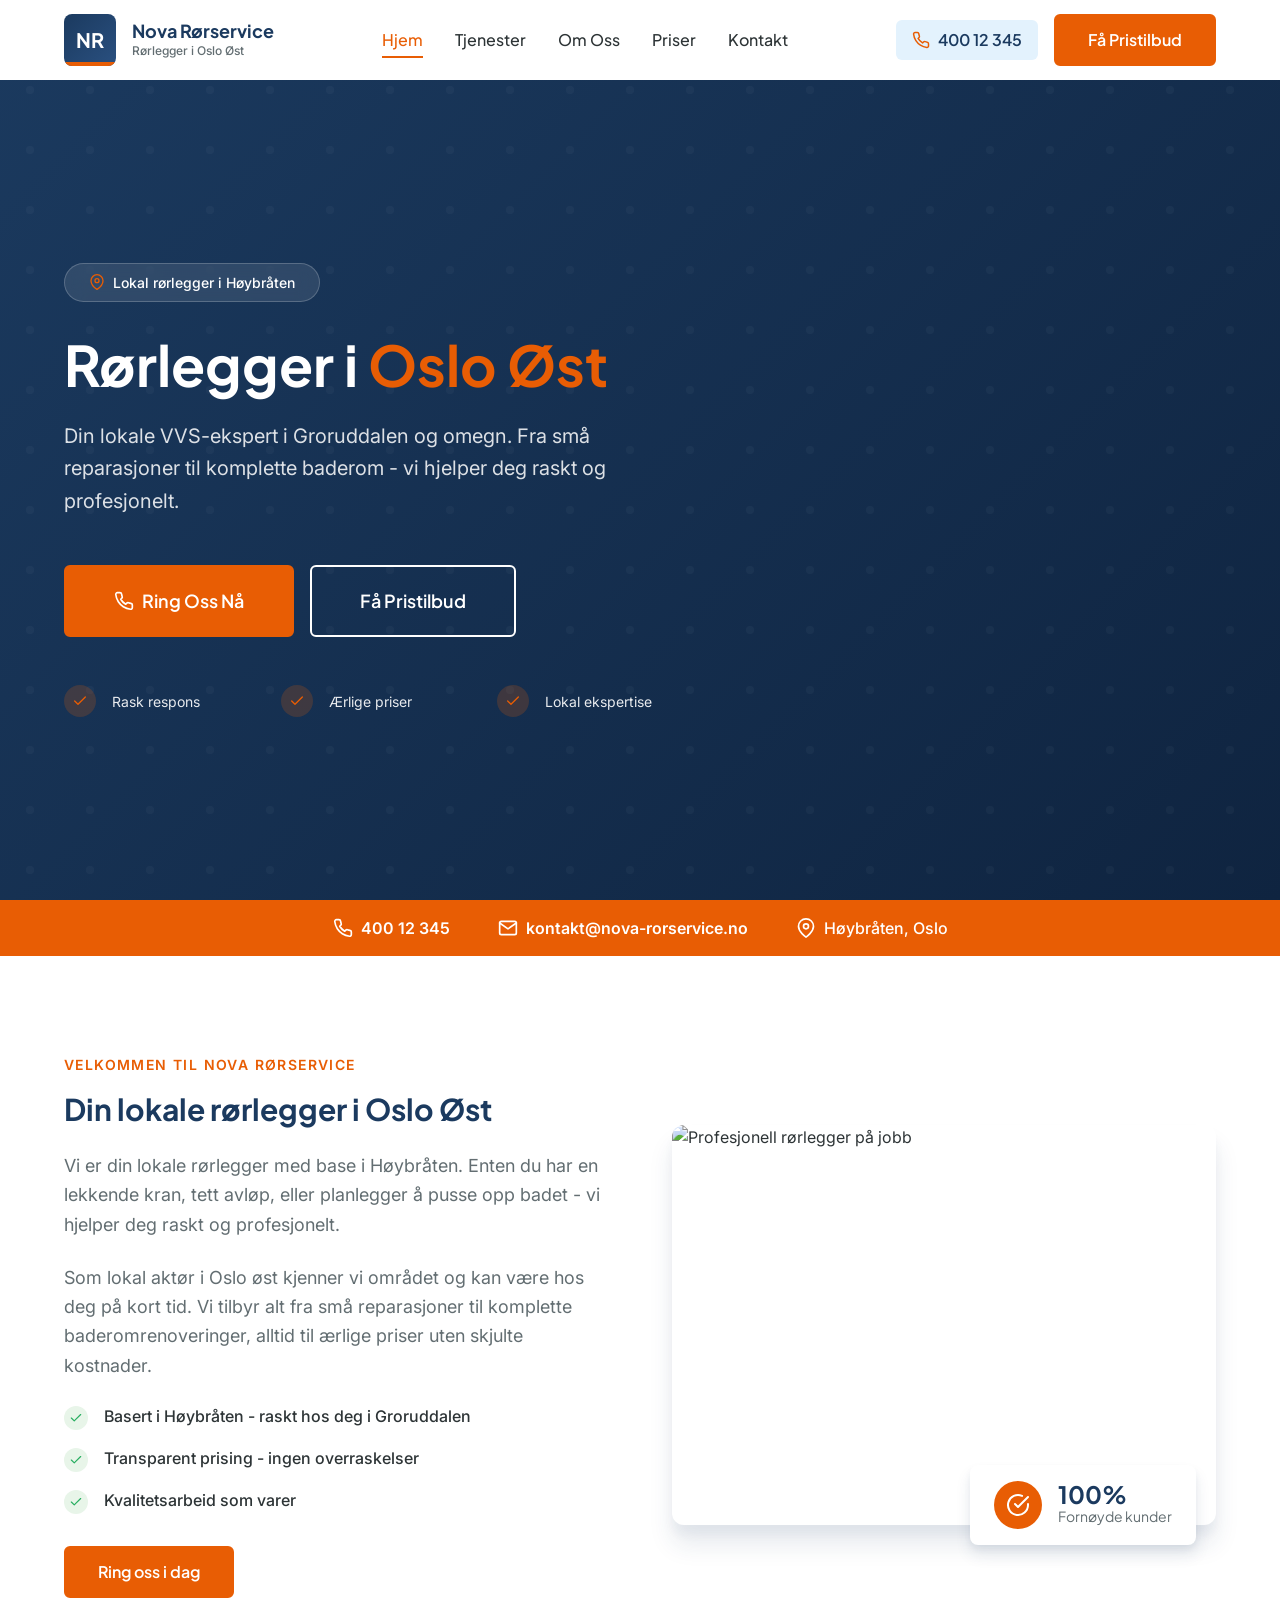
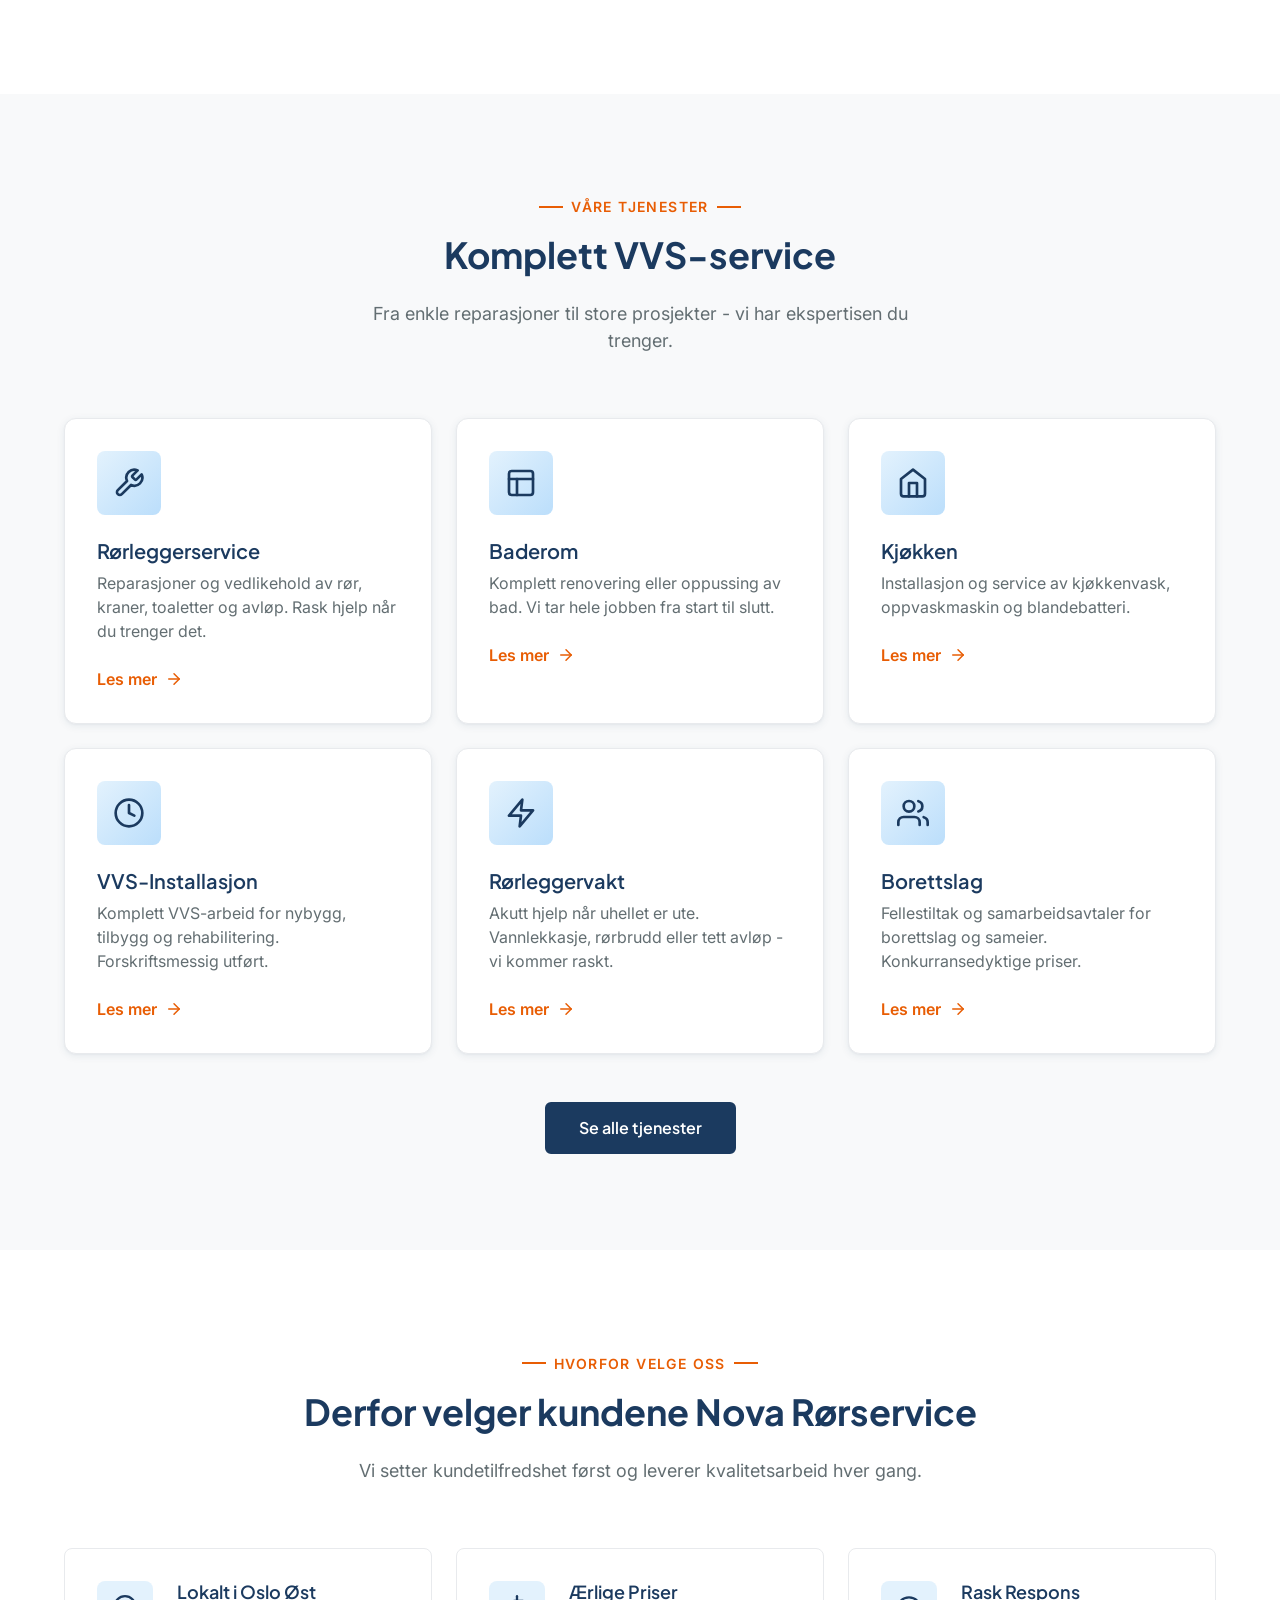
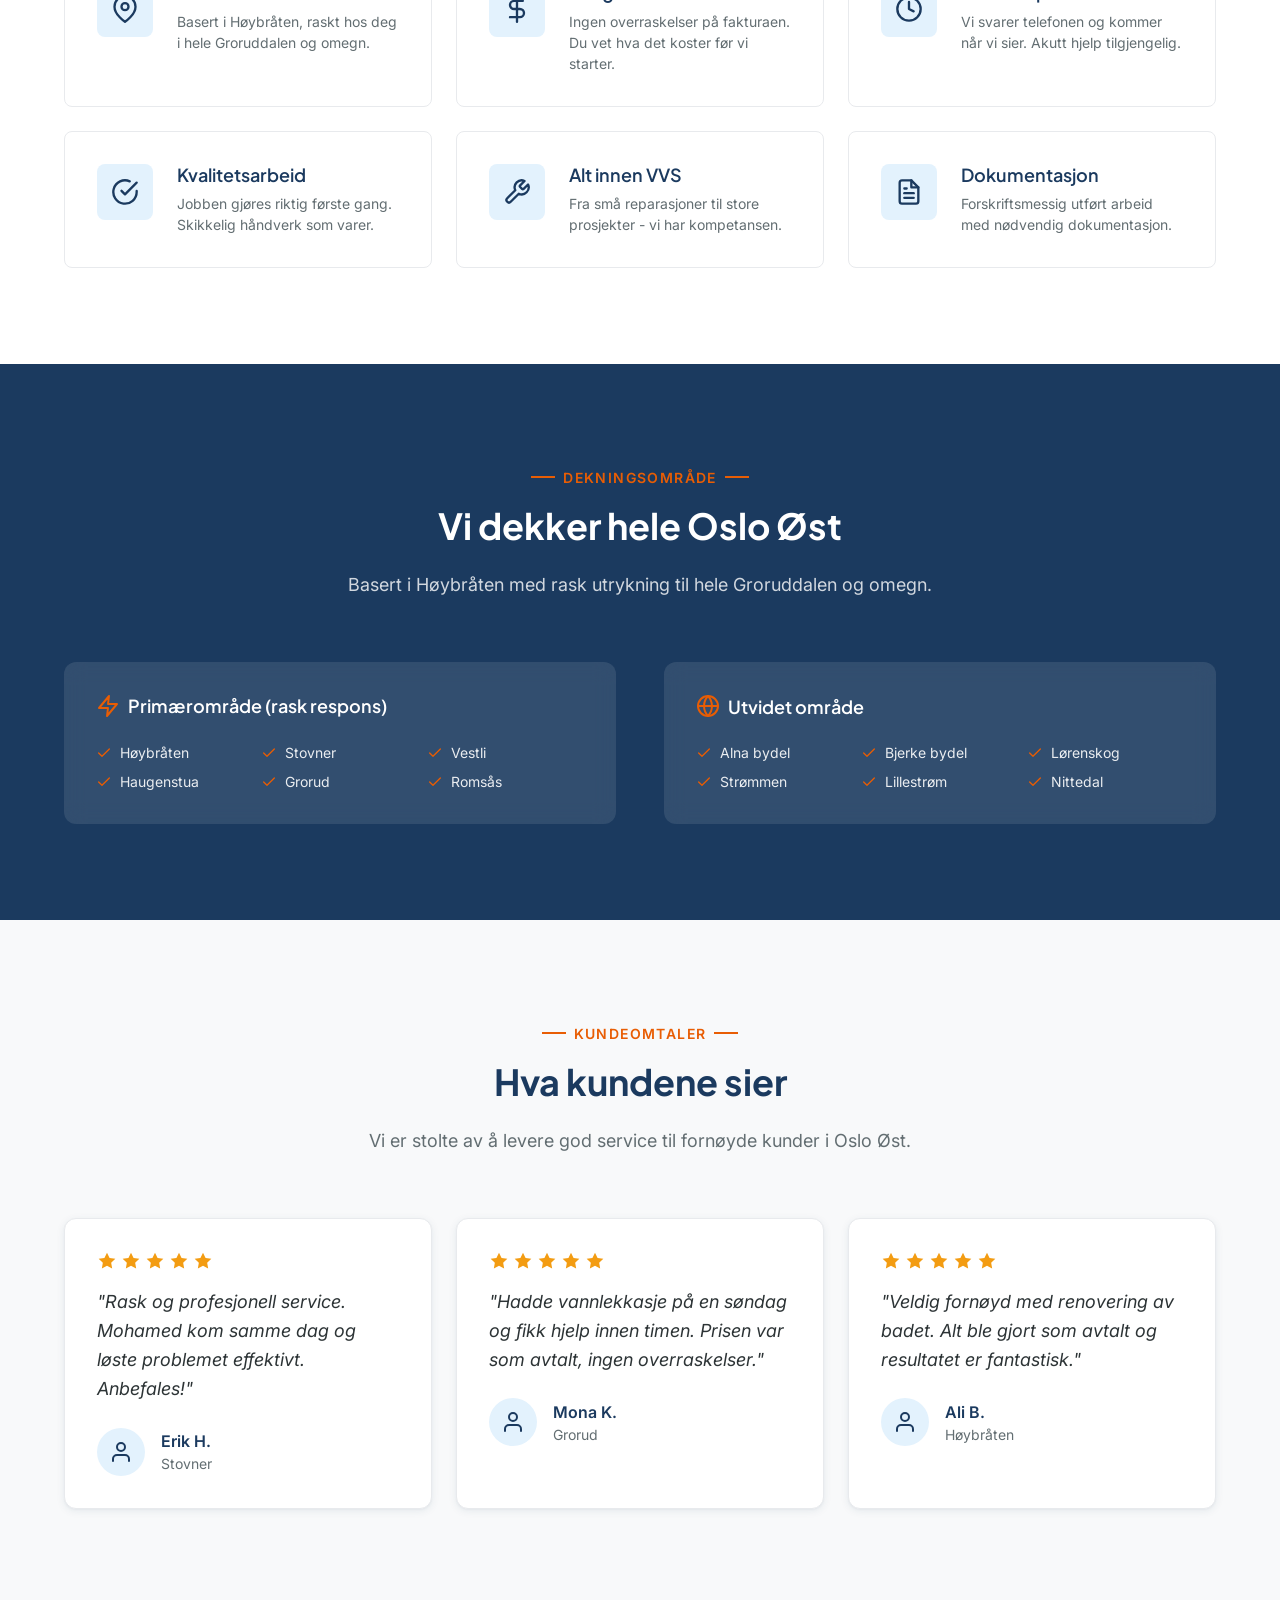
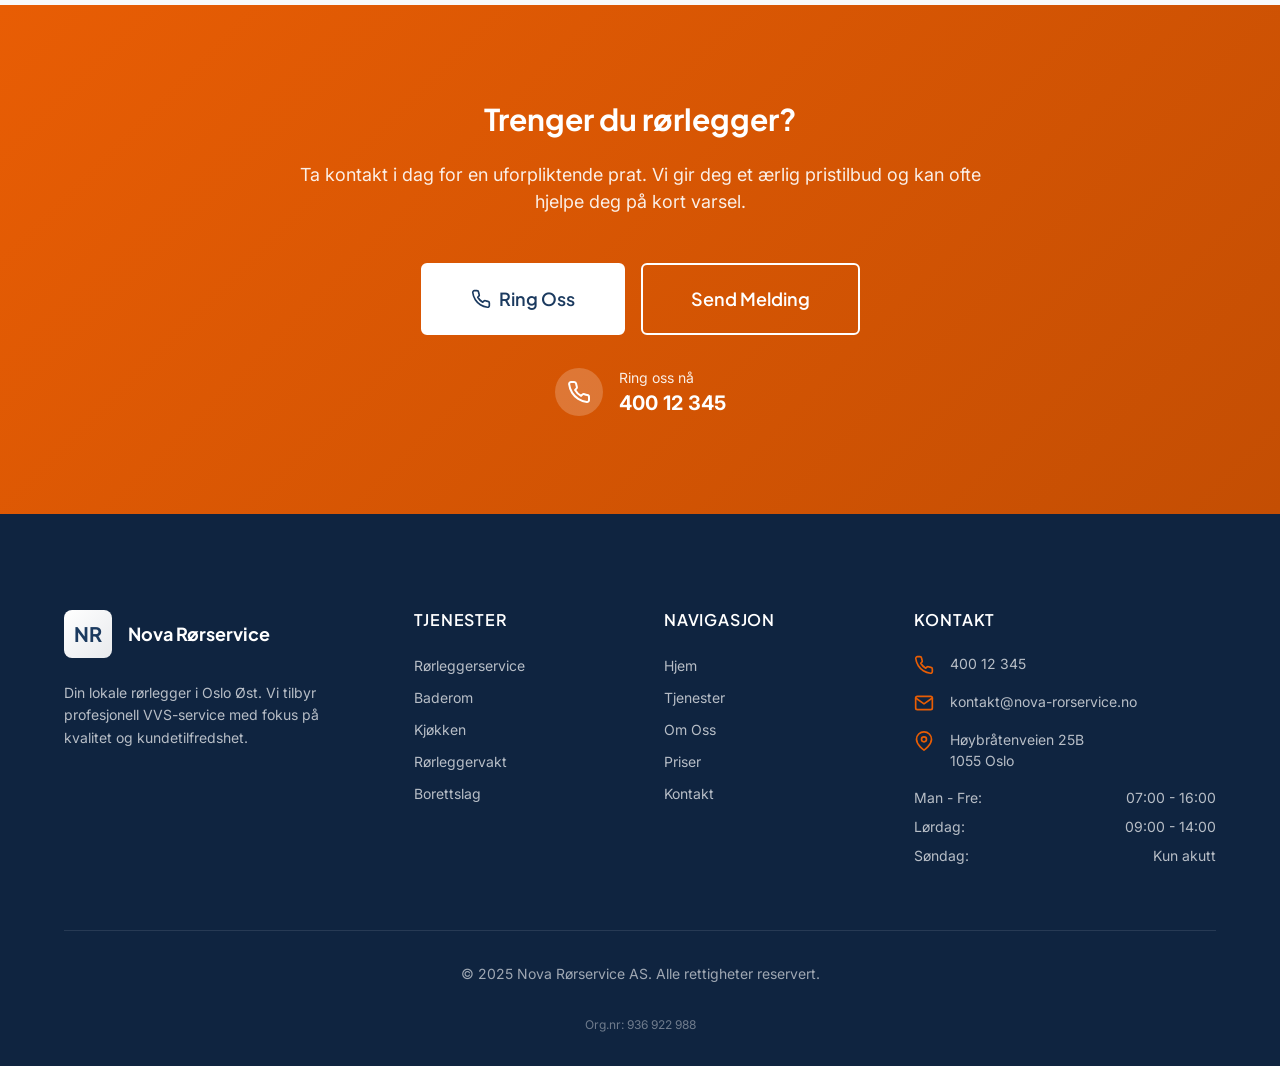
==== index.html @ deb70b6f "Initial commit" ====
<!DOCTYPE html>
<html lang="nb-NO">
<head>
    <meta charset="UTF-8">
    <meta name="viewport" content="width=device-width, initial-scale=1.0">
    <meta http-equiv="X-UA-Compatible" content="IE=edge">

    <!-- SEO Meta Tags -->
    <title>Rørlegger Oslo Øst | Nova Rørservice AS - Høybråten</title>
    <meta name="description" content="Lokal rørlegger i Høybråten, Oslo. Rask service, ærlige priser. Reparasjoner, baderom, akutt hjelp. Ring oss i dag!">
    <meta name="keywords" content="rørlegger oslo øst, rørlegger høybråten, rørlegger stovner, VVS oslo, rørleggervakt oslo, baderom renovering">
    <meta name="author" content="Nova Rørservice AS">
    <meta name="robots" content="index, follow">

    <!-- Open Graph -->
    <meta property="og:title" content="Rørlegger Oslo Øst | Nova Rørservice AS">
    <meta property="og:description" content="Din lokale rørlegger i Høybråten. Rask service, ærlige priser, profesjonelt arbeid.">
    <meta property="og:type" content="website">
    <meta property="og:url" content="https://nova-rorservice.no">
    <meta property="og:locale" content="nb_NO">

    <!-- Favicon -->
    <link rel="icon" type="image/svg+xml" href="data:image/svg+xml,%3Csvg xmlns='http://www.w3.org/2000/svg' viewBox='0 0 100 100'%3E%3Crect fill='%231B3A5F' width='100' height='100' rx='20'/%3E%3Ctext x='50' y='65' font-family='Arial' font-size='40' font-weight='bold' fill='white' text-anchor='middle'%3ENR%3C/text%3E%3Crect fill='%23E85D04' y='85' width='100' height='15' rx='0'/%3E%3C/svg%3E">

    <!-- Google Fonts -->
    <link rel="preconnect" href="https://fonts.googleapis.com">
    <link rel="preconnect" href="https://fonts.gstatic.com" crossorigin>
    <link href="https://fonts.googleapis.com/css2?family=Inter:wght@400;500;600;700&family=Plus+Jakarta+Sans:wght@500;600;700;800&display=swap" rel="stylesheet">

    <!-- Stylesheets -->
    <link rel="stylesheet" href="css/style.css">

    <!-- Schema.org Structured Data -->
    <script type="application/ld+json">
    {
        "@context": "https://schema.org",
        "@type": "Plumber",
        "name": "Nova Rørservice AS",
        "description": "Lokal rørlegger i Oslo øst med base i Høybråten. VVS-service, baderom, akutt hjelp.",
        "@id": "https://nova-rorservice.no",
        "url": "https://nova-rorservice.no",
        "telephone": "+4740012345",
        "email": "kontakt@nova-rorservice.no",
        "address": {
            "@type": "PostalAddress",
            "streetAddress": "Høybråtenveien 25B",
            "addressLocality": "Oslo",
            "postalCode": "1055",
            "addressCountry": "NO"
        },
        "geo": {
            "@type": "GeoCoordinates",
            "latitude": 59.9526,
            "longitude": 10.9054
        },
        "areaServed": ["Høybråten", "Stovner", "Grorud", "Alna", "Bjerke", "Oslo Øst", "Lørenskog"],
        "priceRange": "$$",
        "openingHoursSpecification": [
            {
                "@type": "OpeningHoursSpecification",
                "dayOfWeek": ["Monday", "Tuesday", "Wednesday", "Thursday", "Friday"],
                "opens": "07:00",
                "closes": "16:00"
            },
            {
                "@type": "OpeningHoursSpecification",
                "dayOfWeek": "Saturday",
                "opens": "09:00",
                "closes": "14:00"
            }
        ]
    }
    </script>
</head>
<body>
    <!-- Header -->
    <header class="header" id="header">
        <div class="header__inner">
            <!-- Logo -->
            <a href="index.html" class="header__logo">
                <div class="header__logo-icon">NR</div>
                <div class="header__logo-text">
                    <span class="header__logo-name">Nova Rørservice</span>
                    <span class="header__logo-tagline">Rørlegger i Oslo Øst</span>
                </div>
            </a>

            <!-- Desktop Navigation -->
            <nav class="nav">
                <ul class="nav__list">
                    <li><a href="index.html" class="nav__link nav__link--active">Hjem</a></li>
                    <li><a href="tjenester.html" class="nav__link">Tjenester</a></li>
                    <li><a href="om-oss.html" class="nav__link">Om Oss</a></li>
                    <li><a href="priser.html" class="nav__link">Priser</a></li>
                    <li><a href="kontakt.html" class="nav__link">Kontakt</a></li>
                </ul>
            </nav>

            <!-- Header Actions -->
            <div class="header__actions">
                <a href="tel:+4740012345" class="header__phone">
                    <svg class="header__phone-icon" xmlns="http://www.w3.org/2000/svg" viewBox="0 0 24 24" fill="none" stroke="currentColor" stroke-width="2" stroke-linecap="round" stroke-linejoin="round">
                        <path d="M22 16.92v3a2 2 0 0 1-2.18 2 19.79 19.79 0 0 1-8.63-3.07 19.5 19.5 0 0 1-6-6 19.79 19.79 0 0 1-3.07-8.67A2 2 0 0 1 4.11 2h3a2 2 0 0 1 2 1.72 12.84 12.84 0 0 0 .7 2.81 2 2 0 0 1-.45 2.11L8.09 9.91a16 16 0 0 0 6 6l1.27-1.27a2 2 0 0 1 2.11-.45 12.84 12.84 0 0 0 2.81.7A2 2 0 0 1 22 16.92z"></path>
                    </svg>
                    <span>400 12 345</span>
                </a>
                <a href="kontakt.html" class="btn btn--primary header__cta">Få Pristilbud</a>

                <!-- Mobile Menu Button -->
                <button class="mobile-menu-btn" id="mobile-menu-btn" aria-label="Åpne meny">
                    <span class="hamburger">
                        <span class="hamburger__line"></span>
                        <span class="hamburger__line"></span>
                        <span class="hamburger__line"></span>
                    </span>
                </button>
            </div>
        </div>

        <!-- Mobile Navigation -->
        <nav class="mobile-nav" id="mobile-nav">
            <ul class="mobile-nav__list">
                <li><a href="index.html" class="mobile-nav__link mobile-nav__link--active">Hjem</a></li>
                <li><a href="tjenester.html" class="mobile-nav__link">Tjenester</a></li>
                <li><a href="om-oss.html" class="mobile-nav__link">Om Oss</a></li>
                <li><a href="priser.html" class="mobile-nav__link">Priser</a></li>
                <li><a href="kontakt.html" class="mobile-nav__link">Kontakt</a></li>
            </ul>
            <a href="tel:+4740012345" class="mobile-nav__phone">
                <svg xmlns="http://www.w3.org/2000/svg" viewBox="0 0 24 24" fill="none" stroke="currentColor" stroke-width="2" stroke-linecap="round" stroke-linejoin="round">
                    <path d="M22 16.92v3a2 2 0 0 1-2.18 2 19.79 19.79 0 0 1-8.63-3.07 19.5 19.5 0 0 1-6-6 19.79 19.79 0 0 1-3.07-8.67A2 2 0 0 1 4.11 2h3a2 2 0 0 1 2 1.72 12.84 12.84 0 0 0 .7 2.81 2 2 0 0 1-.45 2.11L8.09 9.91a16 16 0 0 0 6 6l1.27-1.27a2 2 0 0 1 2.11-.45 12.84 12.84 0 0 0 2.81.7A2 2 0 0 1 22 16.92z"></path>
                </svg>
                400 12 345
            </a>
            <a href="kontakt.html" class="btn btn--primary btn--lg mobile-nav__cta">Få Pristilbud</a>
        </nav>
    </header>

    <main>
        <!-- Hero Section -->
        <section class="hero">
            <div class="hero__container">
                <div class="hero__content">
                    <div class="hero__badge">
                        <svg class="hero__badge-icon" xmlns="http://www.w3.org/2000/svg" viewBox="0 0 24 24" fill="none" stroke="currentColor" stroke-width="2" stroke-linecap="round" stroke-linejoin="round">
                            <path d="M21 10c0 7-9 13-9 13s-9-6-9-13a9 9 0 0 1 18 0z"></path>
                            <circle cx="12" cy="10" r="3"></circle>
                        </svg>
                        Lokal rørlegger i Høybråten
                    </div>

                    <h1 class="hero__title">
                        Rørlegger i <span class="hero__title-highlight">Oslo Øst</span>
                    </h1>

                    <p class="hero__subtitle">
                        Din lokale VVS-ekspert i Groruddalen og omegn. Fra små reparasjoner til komplette baderom - vi hjelper deg raskt og profesjonelt.
                    </p>

                    <div class="hero__actions">
                        <a href="tel:+4740012345" class="btn btn--primary btn--lg">
                            <svg class="btn__icon" xmlns="http://www.w3.org/2000/svg" viewBox="0 0 24 24" fill="none" stroke="currentColor" stroke-width="2" stroke-linecap="round" stroke-linejoin="round">
                                <path d="M22 16.92v3a2 2 0 0 1-2.18 2 19.79 19.79 0 0 1-8.63-3.07 19.5 19.5 0 0 1-6-6 19.79 19.79 0 0 1-3.07-8.67A2 2 0 0 1 4.11 2h3a2 2 0 0 1 2 1.72 12.84 12.84 0 0 0 .7 2.81 2 2 0 0 1-.45 2.11L8.09 9.91a16 16 0 0 0 6 6l1.27-1.27a2 2 0 0 1 2.11-.45 12.84 12.84 0 0 0 2.81.7A2 2 0 0 1 22 16.92z"></path>
                            </svg>
                            Ring Oss Nå
                        </a>
                        <a href="kontakt.html" class="btn btn--outline-white btn--lg">Få Pristilbud</a>
                    </div>

                    <div class="hero__features">
                        <div class="hero__feature">
                            <span class="hero__feature-icon">
                                <svg xmlns="http://www.w3.org/2000/svg" viewBox="0 0 24 24" fill="none" stroke="currentColor" stroke-width="2" stroke-linecap="round" stroke-linejoin="round">
                                    <polyline points="20 6 9 17 4 12"></polyline>
                                </svg>
                            </span>
                            <span>Rask respons</span>
                        </div>
                        <div class="hero__feature">
                            <span class="hero__feature-icon">
                                <svg xmlns="http://www.w3.org/2000/svg" viewBox="0 0 24 24" fill="none" stroke="currentColor" stroke-width="2" stroke-linecap="round" stroke-linejoin="round">
                                    <polyline points="20 6 9 17 4 12"></polyline>
                                </svg>
                            </span>
                            <span>Ærlige priser</span>
                        </div>
                        <div class="hero__feature">
                            <span class="hero__feature-icon">
                                <svg xmlns="http://www.w3.org/2000/svg" viewBox="0 0 24 24" fill="none" stroke="currentColor" stroke-width="2" stroke-linecap="round" stroke-linejoin="round">
                                    <polyline points="20 6 9 17 4 12"></polyline>
                                </svg>
                            </span>
                            <span>Lokal ekspertise</span>
                        </div>
                    </div>
                </div>
            </div>
        </section>

        <!-- Quick Contact Bar -->
        <section class="quick-contact">
            <div class="container">
                <div class="quick-contact__inner">
                    <div class="quick-contact__item">
                        <svg class="quick-contact__icon" xmlns="http://www.w3.org/2000/svg" viewBox="0 0 24 24" fill="none" stroke="currentColor" stroke-width="2" stroke-linecap="round" stroke-linejoin="round">
                            <path d="M22 16.92v3a2 2 0 0 1-2.18 2 19.79 19.79 0 0 1-8.63-3.07 19.5 19.5 0 0 1-6-6 19.79 19.79 0 0 1-3.07-8.67A2 2 0 0 1 4.11 2h3a2 2 0 0 1 2 1.72 12.84 12.84 0 0 0 .7 2.81 2 2 0 0 1-.45 2.11L8.09 9.91a16 16 0 0 0 6 6l1.27-1.27a2 2 0 0 1 2.11-.45 12.84 12.84 0 0 0 2.81.7A2 2 0 0 1 22 16.92z"></path>
                        </svg>
                        <a href="tel:+4740012345" class="quick-contact__link">400 12 345</a>
                    </div>
                    <div class="quick-contact__item">
                        <svg class="quick-contact__icon" xmlns="http://www.w3.org/2000/svg" viewBox="0 0 24 24" fill="none" stroke="currentColor" stroke-width="2" stroke-linecap="round" stroke-linejoin="round">
                            <path d="M4 4h16c1.1 0 2 .9 2 2v12c0 1.1-.9 2-2 2H4c-1.1 0-2-.9-2-2V6c0-1.1.9-2 2-2z"></path>
                            <polyline points="22,6 12,13 2,6"></polyline>
                        </svg>
                        <a href="mailto:kontakt@nova-rorservice.no" class="quick-contact__link">kontakt@nova-rorservice.no</a>
                    </div>
                    <div class="quick-contact__item">
                        <svg class="quick-contact__icon" xmlns="http://www.w3.org/2000/svg" viewBox="0 0 24 24" fill="none" stroke="currentColor" stroke-width="2" stroke-linecap="round" stroke-linejoin="round">
                            <path d="M21 10c0 7-9 13-9 13s-9-6-9-13a9 9 0 0 1 18 0z"></path>
                            <circle cx="12" cy="10" r="3"></circle>
                        </svg>
                        <span>Høybråten, Oslo</span>
                    </div>
                </div>
            </div>
        </section>

        <!-- Introduction Section -->
        <section class="intro section">
            <div class="container">
                <div class="intro__grid">
                    <div class="intro__content">
                        <span class="intro__label">Velkommen til Nova Rørservice</span>
                        <h2 class="intro__title">Din lokale rørlegger i Oslo Øst</h2>
                        <p class="intro__text">
                            Vi er din lokale rørlegger med base i Høybråten. Enten du har en lekkende kran, tett avløp, eller planlegger å pusse opp badet - vi hjelper deg raskt og profesjonelt.
                        </p>
                        <p class="intro__text">
                            Som lokal aktør i Oslo øst kjenner vi området og kan være hos deg på kort tid. Vi tilbyr alt fra små reparasjoner til komplette baderomrenoveringer, alltid til ærlige priser uten skjulte kostnader.
                        </p>
                        <ul class="intro__list">
                            <li class="intro__list-item">
                                <span class="intro__list-icon">
                                    <svg xmlns="http://www.w3.org/2000/svg" viewBox="0 0 24 24" fill="none" stroke="currentColor" stroke-width="2" stroke-linecap="round" stroke-linejoin="round">
                                        <polyline points="20 6 9 17 4 12"></polyline>
                                    </svg>
                                </span>
                                <span class="intro__list-text">Basert i Høybråten - raskt hos deg i Groruddalen</span>
                            </li>
                            <li class="intro__list-item">
                                <span class="intro__list-icon">
                                    <svg xmlns="http://www.w3.org/2000/svg" viewBox="0 0 24 24" fill="none" stroke="currentColor" stroke-width="2" stroke-linecap="round" stroke-linejoin="round">
                                        <polyline points="20 6 9 17 4 12"></polyline>
                                    </svg>
                                </span>
                                <span class="intro__list-text">Transparent prising - ingen overraskelser</span>
                            </li>
                            <li class="intro__list-item">
                                <span class="intro__list-icon">
                                    <svg xmlns="http://www.w3.org/2000/svg" viewBox="0 0 24 24" fill="none" stroke="currentColor" stroke-width="2" stroke-linecap="round" stroke-linejoin="round">
                                        <polyline points="20 6 9 17 4 12"></polyline>
                                    </svg>
                                </span>
                                <span class="intro__list-text">Kvalitetsarbeid som varer</span>
                            </li>
                        </ul>
                        <a href="kontakt.html" class="btn btn--primary">Ring oss i dag</a>
                    </div>
                    <div class="intro__image-wrapper">
                        <div class="intro__image">
                            <img src="https://images.unsplash.com/photo-1585704032915-c3400ca199e7?w=600&h=400&fit=crop&auto=format" alt="Profesjonell rørlegger på jobb" loading="lazy">
                        </div>
                        <div class="intro__badge">
                            <div class="intro__badge-icon">
                                <svg xmlns="http://www.w3.org/2000/svg" viewBox="0 0 24 24" fill="none" stroke="currentColor" stroke-width="2" stroke-linecap="round" stroke-linejoin="round">
                                    <path d="M22 11.08V12a10 10 0 1 1-5.93-9.14"></path>
                                    <polyline points="22 4 12 14.01 9 11.01"></polyline>
                                </svg>
                            </div>
                            <div class="intro__badge-text">
                                <span class="intro__badge-number">100%</span>
                                <span class="intro__badge-label">Fornøyde kunder</span>
                            </div>
                        </div>
                    </div>
                </div>
            </div>
        </section>

        <!-- Services Section -->
        <section class="services section bg-light">
            <div class="container">
                <div class="section-header">
                    <span class="section-header__label">Våre Tjenester</span>
                    <h2 class="section-header__title">Komplett VVS-service</h2>
                    <p class="section-header__subtitle">Fra enkle reparasjoner til store prosjekter - vi har ekspertisen du trenger.</p>
                </div>

                <div class="services__grid">
                    <!-- Service Card 1 -->
                    <div class="service-card">
                        <div class="service-card__icon">
                            <svg xmlns="http://www.w3.org/2000/svg" viewBox="0 0 24 24" fill="none" stroke="currentColor" stroke-width="2" stroke-linecap="round" stroke-linejoin="round">
                                <path d="M14.7 6.3a1 1 0 0 0 0 1.4l1.6 1.6a1 1 0 0 0 1.4 0l3.77-3.77a6 6 0 0 1-7.94 7.94l-6.91 6.91a2.12 2.12 0 0 1-3-3l6.91-6.91a6 6 0 0 1 7.94-7.94l-3.76 3.76z"></path>
                            </svg>
                        </div>
                        <h3 class="service-card__title">Rørleggerservice</h3>
                        <p class="service-card__description">Reparasjoner og vedlikehold av rør, kraner, toaletter og avløp. Rask hjelp når du trenger det.</p>
                        <a href="tjenester.html#rorleggerservice" class="service-card__link">
                            Les mer
                            <svg xmlns="http://www.w3.org/2000/svg" viewBox="0 0 24 24" fill="none" stroke="currentColor" stroke-width="2" stroke-linecap="round" stroke-linejoin="round">
                                <line x1="5" y1="12" x2="19" y2="12"></line>
                                <polyline points="12 5 19 12 12 19"></polyline>
                            </svg>
                        </a>
                    </div>

                    <!-- Service Card 2 -->
                    <div class="service-card">
                        <div class="service-card__icon">
                            <svg xmlns="http://www.w3.org/2000/svg" viewBox="0 0 24 24" fill="none" stroke="currentColor" stroke-width="2" stroke-linecap="round" stroke-linejoin="round">
                                <rect x="3" y="3" width="18" height="18" rx="2" ry="2"></rect>
                                <line x1="3" y1="9" x2="21" y2="9"></line>
                                <line x1="9" y1="21" x2="9" y2="9"></line>
                            </svg>
                        </div>
                        <h3 class="service-card__title">Baderom</h3>
                        <p class="service-card__description">Komplett renovering eller oppussing av bad. Vi tar hele jobben fra start til slutt.</p>
                        <a href="tjenester.html#baderom" class="service-card__link">
                            Les mer
                            <svg xmlns="http://www.w3.org/2000/svg" viewBox="0 0 24 24" fill="none" stroke="currentColor" stroke-width="2" stroke-linecap="round" stroke-linejoin="round">
                                <line x1="5" y1="12" x2="19" y2="12"></line>
                                <polyline points="12 5 19 12 12 19"></polyline>
                            </svg>
                        </a>
                    </div>

                    <!-- Service Card 3 -->
                    <div class="service-card">
                        <div class="service-card__icon">
                            <svg xmlns="http://www.w3.org/2000/svg" viewBox="0 0 24 24" fill="none" stroke="currentColor" stroke-width="2" stroke-linecap="round" stroke-linejoin="round">
                                <path d="M3 9l9-7 9 7v11a2 2 0 0 1-2 2H5a2 2 0 0 1-2-2z"></path>
                                <polyline points="9 22 9 12 15 12 15 22"></polyline>
                            </svg>
                        </div>
                        <h3 class="service-card__title">Kjøkken</h3>
                        <p class="service-card__description">Installasjon og service av kjøkkenvask, oppvaskmaskin og blandebatteri.</p>
                        <a href="tjenester.html#kjokken" class="service-card__link">
                            Les mer
                            <svg xmlns="http://www.w3.org/2000/svg" viewBox="0 0 24 24" fill="none" stroke="currentColor" stroke-width="2" stroke-linecap="round" stroke-linejoin="round">
                                <line x1="5" y1="12" x2="19" y2="12"></line>
                                <polyline points="12 5 19 12 12 19"></polyline>
                            </svg>
                        </a>
                    </div>

                    <!-- Service Card 4 -->
                    <div class="service-card">
                        <div class="service-card__icon">
                            <svg xmlns="http://www.w3.org/2000/svg" viewBox="0 0 24 24" fill="none" stroke="currentColor" stroke-width="2" stroke-linecap="round" stroke-linejoin="round">
                                <circle cx="12" cy="12" r="10"></circle>
                                <polyline points="12 6 12 12 16 14"></polyline>
                            </svg>
                        </div>
                        <h3 class="service-card__title">VVS-Installasjon</h3>
                        <p class="service-card__description">Komplett VVS-arbeid for nybygg, tilbygg og rehabilitering. Forskriftsmessig utført.</p>
                        <a href="tjenester.html#vvs-installasjon" class="service-card__link">
                            Les mer
                            <svg xmlns="http://www.w3.org/2000/svg" viewBox="0 0 24 24" fill="none" stroke="currentColor" stroke-width="2" stroke-linecap="round" stroke-linejoin="round">
                                <line x1="5" y1="12" x2="19" y2="12"></line>
                                <polyline points="12 5 19 12 12 19"></polyline>
                            </svg>
                        </a>
                    </div>

                    <!-- Service Card 5 -->
                    <div class="service-card">
                        <div class="service-card__icon">
                            <svg xmlns="http://www.w3.org/2000/svg" viewBox="0 0 24 24" fill="none" stroke="currentColor" stroke-width="2" stroke-linecap="round" stroke-linejoin="round">
                                <polygon points="13 2 3 14 12 14 11 22 21 10 12 10 13 2"></polygon>
                            </svg>
                        </div>
                        <h3 class="service-card__title">Rørleggervakt</h3>
                        <p class="service-card__description">Akutt hjelp når uhellet er ute. Vannlekkasje, rørbrudd eller tett avløp - vi kommer raskt.</p>
                        <a href="tjenester.html#rorleggervakt" class="service-card__link">
                            Les mer
                            <svg xmlns="http://www.w3.org/2000/svg" viewBox="0 0 24 24" fill="none" stroke="currentColor" stroke-width="2" stroke-linecap="round" stroke-linejoin="round">
                                <line x1="5" y1="12" x2="19" y2="12"></line>
                                <polyline points="12 5 19 12 12 19"></polyline>
                            </svg>
                        </a>
                    </div>

                    <!-- Service Card 6 -->
                    <div class="service-card">
                        <div class="service-card__icon">
                            <svg xmlns="http://www.w3.org/2000/svg" viewBox="0 0 24 24" fill="none" stroke="currentColor" stroke-width="2" stroke-linecap="round" stroke-linejoin="round">
                                <path d="M17 21v-2a4 4 0 0 0-4-4H5a4 4 0 0 0-4 4v2"></path>
                                <circle cx="9" cy="7" r="4"></circle>
                                <path d="M23 21v-2a4 4 0 0 0-3-3.87"></path>
                                <path d="M16 3.13a4 4 0 0 1 0 7.75"></path>
                            </svg>
                        </div>
                        <h3 class="service-card__title">Borettslag</h3>
                        <p class="service-card__description">Fellestiltak og samarbeidsavtaler for borettslag og sameier. Konkurransedyktige priser.</p>
                        <a href="tjenester.html#borettslag" class="service-card__link">
                            Les mer
                            <svg xmlns="http://www.w3.org/2000/svg" viewBox="0 0 24 24" fill="none" stroke="currentColor" stroke-width="2" stroke-linecap="round" stroke-linejoin="round">
                                <line x1="5" y1="12" x2="19" y2="12"></line>
                                <polyline points="12 5 19 12 12 19"></polyline>
                            </svg>
                        </a>
                    </div>
                </div>

                <div class="text-center" style="margin-top: var(--spacing-2xl);">
                    <a href="tjenester.html" class="btn btn--secondary">Se alle tjenester</a>
                </div>
            </div>
        </section>

        <!-- Why Choose Us Section -->
        <section class="why-us section">
            <div class="container">
                <div class="section-header">
                    <span class="section-header__label">Hvorfor Velge Oss</span>
                    <h2 class="section-header__title">Derfor velger kundene Nova Rørservice</h2>
                    <p class="section-header__subtitle">Vi setter kundetilfredshet først og leverer kvalitetsarbeid hver gang.</p>
                </div>

                <div class="why-us__grid">
                    <div class="why-us__card">
                        <div class="why-us__icon">
                            <svg xmlns="http://www.w3.org/2000/svg" viewBox="0 0 24 24" fill="none" stroke="currentColor" stroke-width="2" stroke-linecap="round" stroke-linejoin="round">
                                <path d="M21 10c0 7-9 13-9 13s-9-6-9-13a9 9 0 0 1 18 0z"></path>
                                <circle cx="12" cy="10" r="3"></circle>
                            </svg>
                        </div>
                        <div class="why-us__content">
                            <h3 class="why-us__title">Lokalt i Oslo Øst</h3>
                            <p class="why-us__text">Basert i Høybråten, raskt hos deg i hele Groruddalen og omegn.</p>
                        </div>
                    </div>

                    <div class="why-us__card">
                        <div class="why-us__icon">
                            <svg xmlns="http://www.w3.org/2000/svg" viewBox="0 0 24 24" fill="none" stroke="currentColor" stroke-width="2" stroke-linecap="round" stroke-linejoin="round">
                                <line x1="12" y1="1" x2="12" y2="23"></line>
                                <path d="M17 5H9.5a3.5 3.5 0 0 0 0 7h5a3.5 3.5 0 0 1 0 7H6"></path>
                            </svg>
                        </div>
                        <div class="why-us__content">
                            <h3 class="why-us__title">Ærlige Priser</h3>
                            <p class="why-us__text">Ingen overraskelser på fakturaen. Du vet hva det koster før vi starter.</p>
                        </div>
                    </div>

                    <div class="why-us__card">
                        <div class="why-us__icon">
                            <svg xmlns="http://www.w3.org/2000/svg" viewBox="0 0 24 24" fill="none" stroke="currentColor" stroke-width="2" stroke-linecap="round" stroke-linejoin="round">
                                <circle cx="12" cy="12" r="10"></circle>
                                <polyline points="12 6 12 12 16 14"></polyline>
                            </svg>
                        </div>
                        <div class="why-us__content">
                            <h3 class="why-us__title">Rask Respons</h3>
                            <p class="why-us__text">Vi svarer telefonen og kommer når vi sier. Akutt hjelp tilgjengelig.</p>
                        </div>
                    </div>

                    <div class="why-us__card">
                        <div class="why-us__icon">
                            <svg xmlns="http://www.w3.org/2000/svg" viewBox="0 0 24 24" fill="none" stroke="currentColor" stroke-width="2" stroke-linecap="round" stroke-linejoin="round">
                                <path d="M22 11.08V12a10 10 0 1 1-5.93-9.14"></path>
                                <polyline points="22 4 12 14.01 9 11.01"></polyline>
                            </svg>
                        </div>
                        <div class="why-us__content">
                            <h3 class="why-us__title">Kvalitetsarbeid</h3>
                            <p class="why-us__text">Jobben gjøres riktig første gang. Skikkelig håndverk som varer.</p>
                        </div>
                    </div>

                    <div class="why-us__card">
                        <div class="why-us__icon">
                            <svg xmlns="http://www.w3.org/2000/svg" viewBox="0 0 24 24" fill="none" stroke="currentColor" stroke-width="2" stroke-linecap="round" stroke-linejoin="round">
                                <path d="M14.7 6.3a1 1 0 0 0 0 1.4l1.6 1.6a1 1 0 0 0 1.4 0l3.77-3.77a6 6 0 0 1-7.94 7.94l-6.91 6.91a2.12 2.12 0 0 1-3-3l6.91-6.91a6 6 0 0 1 7.94-7.94l-3.76 3.76z"></path>
                            </svg>
                        </div>
                        <div class="why-us__content">
                            <h3 class="why-us__title">Alt innen VVS</h3>
                            <p class="why-us__text">Fra små reparasjoner til store prosjekter - vi har kompetansen.</p>
                        </div>
                    </div>

                    <div class="why-us__card">
                        <div class="why-us__icon">
                            <svg xmlns="http://www.w3.org/2000/svg" viewBox="0 0 24 24" fill="none" stroke="currentColor" stroke-width="2" stroke-linecap="round" stroke-linejoin="round">
                                <path d="M14 2H6a2 2 0 0 0-2 2v16a2 2 0 0 0 2 2h12a2 2 0 0 0 2-2V8z"></path>
                                <polyline points="14 2 14 8 20 8"></polyline>
                                <line x1="16" y1="13" x2="8" y2="13"></line>
                                <line x1="16" y1="17" x2="8" y2="17"></line>
                                <polyline points="10 9 9 9 8 9"></polyline>
                            </svg>
                        </div>
                        <div class="why-us__content">
                            <h3 class="why-us__title">Dokumentasjon</h3>
                            <p class="why-us__text">Forskriftsmessig utført arbeid med nødvendig dokumentasjon.</p>
                        </div>
                    </div>
                </div>
            </div>
        </section>

        <!-- Service Area Section -->
        <section class="service-area section">
            <div class="container">
                <div class="section-header">
                    <span class="section-header__label">Dekningsområde</span>
                    <h2 class="section-header__title">Vi dekker hele Oslo Øst</h2>
                    <p class="section-header__subtitle">Basert i Høybråten med rask utrykning til hele Groruddalen og omegn.</p>
                </div>

                <div class="service-area__grid">
                    <div class="service-area__list">
                        <h3 class="service-area__list-title">
                            <svg xmlns="http://www.w3.org/2000/svg" viewBox="0 0 24 24" fill="none" stroke="currentColor" stroke-width="2" stroke-linecap="round" stroke-linejoin="round">
                                <polygon points="13 2 3 14 12 14 11 22 21 10 12 10 13 2"></polygon>
                            </svg>
                            Primærområde (rask respons)
                        </h3>
                        <ul class="service-area__list-items">
                            <li class="service-area__list-item">
                                <svg xmlns="http://www.w3.org/2000/svg" viewBox="0 0 24 24" fill="none" stroke="currentColor" stroke-width="2" stroke-linecap="round" stroke-linejoin="round">
                                    <polyline points="20 6 9 17 4 12"></polyline>
                                </svg>
                                Høybråten
                            </li>
                            <li class="service-area__list-item">
                                <svg xmlns="http://www.w3.org/2000/svg" viewBox="0 0 24 24" fill="none" stroke="currentColor" stroke-width="2" stroke-linecap="round" stroke-linejoin="round">
                                    <polyline points="20 6 9 17 4 12"></polyline>
                                </svg>
                                Stovner
                            </li>
                            <li class="service-area__list-item">
                                <svg xmlns="http://www.w3.org/2000/svg" viewBox="0 0 24 24" fill="none" stroke="currentColor" stroke-width="2" stroke-linecap="round" stroke-linejoin="round">
                                    <polyline points="20 6 9 17 4 12"></polyline>
                                </svg>
                                Vestli
                            </li>
                            <li class="service-area__list-item">
                                <svg xmlns="http://www.w3.org/2000/svg" viewBox="0 0 24 24" fill="none" stroke="currentColor" stroke-width="2" stroke-linecap="round" stroke-linejoin="round">
                                    <polyline points="20 6 9 17 4 12"></polyline>
                                </svg>
                                Haugenstua
                            </li>
                            <li class="service-area__list-item">
                                <svg xmlns="http://www.w3.org/2000/svg" viewBox="0 0 24 24" fill="none" stroke="currentColor" stroke-width="2" stroke-linecap="round" stroke-linejoin="round">
                                    <polyline points="20 6 9 17 4 12"></polyline>
                                </svg>
                                Grorud
                            </li>
                            <li class="service-area__list-item">
                                <svg xmlns="http://www.w3.org/2000/svg" viewBox="0 0 24 24" fill="none" stroke="currentColor" stroke-width="2" stroke-linecap="round" stroke-linejoin="round">
                                    <polyline points="20 6 9 17 4 12"></polyline>
                                </svg>
                                Romsås
                            </li>
                        </ul>
                    </div>

                    <div class="service-area__list">
                        <h3 class="service-area__list-title">
                            <svg xmlns="http://www.w3.org/2000/svg" viewBox="0 0 24 24" fill="none" stroke="currentColor" stroke-width="2" stroke-linecap="round" stroke-linejoin="round">
                                <circle cx="12" cy="12" r="10"></circle>
                                <line x1="2" y1="12" x2="22" y2="12"></line>
                                <path d="M12 2a15.3 15.3 0 0 1 4 10 15.3 15.3 0 0 1-4 10 15.3 15.3 0 0 1-4-10 15.3 15.3 0 0 1 4-10z"></path>
                            </svg>
                            Utvidet område
                        </h3>
                        <ul class="service-area__list-items">
                            <li class="service-area__list-item">
                                <svg xmlns="http://www.w3.org/2000/svg" viewBox="0 0 24 24" fill="none" stroke="currentColor" stroke-width="2" stroke-linecap="round" stroke-linejoin="round">
                                    <polyline points="20 6 9 17 4 12"></polyline>
                                </svg>
                                Alna bydel
                            </li>
                            <li class="service-area__list-item">
                                <svg xmlns="http://www.w3.org/2000/svg" viewBox="0 0 24 24" fill="none" stroke="currentColor" stroke-width="2" stroke-linecap="round" stroke-linejoin="round">
                                    <polyline points="20 6 9 17 4 12"></polyline>
                                </svg>
                                Bjerke bydel
                            </li>
                            <li class="service-area__list-item">
                                <svg xmlns="http://www.w3.org/2000/svg" viewBox="0 0 24 24" fill="none" stroke="currentColor" stroke-width="2" stroke-linecap="round" stroke-linejoin="round">
                                    <polyline points="20 6 9 17 4 12"></polyline>
                                </svg>
                                Lørenskog
                            </li>
                            <li class="service-area__list-item">
                                <svg xmlns="http://www.w3.org/2000/svg" viewBox="0 0 24 24" fill="none" stroke="currentColor" stroke-width="2" stroke-linecap="round" stroke-linejoin="round">
                                    <polyline points="20 6 9 17 4 12"></polyline>
                                </svg>
                                Strømmen
                            </li>
                            <li class="service-area__list-item">
                                <svg xmlns="http://www.w3.org/2000/svg" viewBox="0 0 24 24" fill="none" stroke="currentColor" stroke-width="2" stroke-linecap="round" stroke-linejoin="round">
                                    <polyline points="20 6 9 17 4 12"></polyline>
                                </svg>
                                Lillestrøm
                            </li>
                            <li class="service-area__list-item">
                                <svg xmlns="http://www.w3.org/2000/svg" viewBox="0 0 24 24" fill="none" stroke="currentColor" stroke-width="2" stroke-linecap="round" stroke-linejoin="round">
                                    <polyline points="20 6 9 17 4 12"></polyline>
                                </svg>
                                Nittedal
                            </li>
                        </ul>
                    </div>
                </div>
            </div>
        </section>

        <!-- Testimonials Section -->
        <section class="testimonials section">
            <div class="container">
                <div class="section-header">
                    <span class="section-header__label">Kundeomtaler</span>
                    <h2 class="section-header__title">Hva kundene sier</h2>
                    <p class="section-header__subtitle">Vi er stolte av å levere god service til fornøyde kunder i Oslo Øst.</p>
                </div>

                <div class="testimonials__grid">
                    <div class="testimonial-card">
                        <div class="testimonial-card__stars">
                            <svg xmlns="http://www.w3.org/2000/svg" viewBox="0 0 24 24"><polygon points="12 2 15.09 8.26 22 9.27 17 14.14 18.18 21.02 12 17.77 5.82 21.02 7 14.14 2 9.27 8.91 8.26 12 2"></polygon></svg>
                            <svg xmlns="http://www.w3.org/2000/svg" viewBox="0 0 24 24"><polygon points="12 2 15.09 8.26 22 9.27 17 14.14 18.18 21.02 12 17.77 5.82 21.02 7 14.14 2 9.27 8.91 8.26 12 2"></polygon></svg>
                            <svg xmlns="http://www.w3.org/2000/svg" viewBox="0 0 24 24"><polygon points="12 2 15.09 8.26 22 9.27 17 14.14 18.18 21.02 12 17.77 5.82 21.02 7 14.14 2 9.27 8.91 8.26 12 2"></polygon></svg>
                            <svg xmlns="http://www.w3.org/2000/svg" viewBox="0 0 24 24"><polygon points="12 2 15.09 8.26 22 9.27 17 14.14 18.18 21.02 12 17.77 5.82 21.02 7 14.14 2 9.27 8.91 8.26 12 2"></polygon></svg>
                            <svg xmlns="http://www.w3.org/2000/svg" viewBox="0 0 24 24"><polygon points="12 2 15.09 8.26 22 9.27 17 14.14 18.18 21.02 12 17.77 5.82 21.02 7 14.14 2 9.27 8.91 8.26 12 2"></polygon></svg>
                        </div>
                        <p class="testimonial-card__quote">"Rask og profesjonell service. Mohamed kom samme dag og løste problemet effektivt. Anbefales!"</p>
                        <div class="testimonial-card__author">
                            <div class="testimonial-card__avatar">
                                <svg xmlns="http://www.w3.org/2000/svg" viewBox="0 0 24 24" fill="none" stroke="currentColor" stroke-width="2" stroke-linecap="round" stroke-linejoin="round">
                                    <path d="M20 21v-2a4 4 0 0 0-4-4H8a4 4 0 0 0-4 4v2"></path>
                                    <circle cx="12" cy="7" r="4"></circle>
                                </svg>
                            </div>
                            <div>
                                <div class="testimonial-card__name">Erik H.</div>
                                <div class="testimonial-card__location">Stovner</div>
                            </div>
                        </div>
                    </div>

                    <div class="testimonial-card">
                        <div class="testimonial-card__stars">
                            <svg xmlns="http://www.w3.org/2000/svg" viewBox="0 0 24 24"><polygon points="12 2 15.09 8.26 22 9.27 17 14.14 18.18 21.02 12 17.77 5.82 21.02 7 14.14 2 9.27 8.91 8.26 12 2"></polygon></svg>
                            <svg xmlns="http://www.w3.org/2000/svg" viewBox="0 0 24 24"><polygon points="12 2 15.09 8.26 22 9.27 17 14.14 18.18 21.02 12 17.77 5.82 21.02 7 14.14 2 9.27 8.91 8.26 12 2"></polygon></svg>
                            <svg xmlns="http://www.w3.org/2000/svg" viewBox="0 0 24 24"><polygon points="12 2 15.09 8.26 22 9.27 17 14.14 18.18 21.02 12 17.77 5.82 21.02 7 14.14 2 9.27 8.91 8.26 12 2"></polygon></svg>
                            <svg xmlns="http://www.w3.org/2000/svg" viewBox="0 0 24 24"><polygon points="12 2 15.09 8.26 22 9.27 17 14.14 18.18 21.02 12 17.77 5.82 21.02 7 14.14 2 9.27 8.91 8.26 12 2"></polygon></svg>
                            <svg xmlns="http://www.w3.org/2000/svg" viewBox="0 0 24 24"><polygon points="12 2 15.09 8.26 22 9.27 17 14.14 18.18 21.02 12 17.77 5.82 21.02 7 14.14 2 9.27 8.91 8.26 12 2"></polygon></svg>
                        </div>
                        <p class="testimonial-card__quote">"Hadde vannlekkasje på en søndag og fikk hjelp innen timen. Prisen var som avtalt, ingen overraskelser."</p>
                        <div class="testimonial-card__author">
                            <div class="testimonial-card__avatar">
                                <svg xmlns="http://www.w3.org/2000/svg" viewBox="0 0 24 24" fill="none" stroke="currentColor" stroke-width="2" stroke-linecap="round" stroke-linejoin="round">
                                    <path d="M20 21v-2a4 4 0 0 0-4-4H8a4 4 0 0 0-4 4v2"></path>
                                    <circle cx="12" cy="7" r="4"></circle>
                                </svg>
                            </div>
                            <div>
                                <div class="testimonial-card__name">Mona K.</div>
                                <div class="testimonial-card__location">Grorud</div>
                            </div>
                        </div>
                    </div>

                    <div class="testimonial-card">
                        <div class="testimonial-card__stars">
                            <svg xmlns="http://www.w3.org/2000/svg" viewBox="0 0 24 24"><polygon points="12 2 15.09 8.26 22 9.27 17 14.14 18.18 21.02 12 17.77 5.82 21.02 7 14.14 2 9.27 8.91 8.26 12 2"></polygon></svg>
                            <svg xmlns="http://www.w3.org/2000/svg" viewBox="0 0 24 24"><polygon points="12 2 15.09 8.26 22 9.27 17 14.14 18.18 21.02 12 17.77 5.82 21.02 7 14.14 2 9.27 8.91 8.26 12 2"></polygon></svg>
                            <svg xmlns="http://www.w3.org/2000/svg" viewBox="0 0 24 24"><polygon points="12 2 15.09 8.26 22 9.27 17 14.14 18.18 21.02 12 17.77 5.82 21.02 7 14.14 2 9.27 8.91 8.26 12 2"></polygon></svg>
                            <svg xmlns="http://www.w3.org/2000/svg" viewBox="0 0 24 24"><polygon points="12 2 15.09 8.26 22 9.27 17 14.14 18.18 21.02 12 17.77 5.82 21.02 7 14.14 2 9.27 8.91 8.26 12 2"></polygon></svg>
                            <svg xmlns="http://www.w3.org/2000/svg" viewBox="0 0 24 24"><polygon points="12 2 15.09 8.26 22 9.27 17 14.14 18.18 21.02 12 17.77 5.82 21.02 7 14.14 2 9.27 8.91 8.26 12 2"></polygon></svg>
                        </div>
                        <p class="testimonial-card__quote">"Veldig fornøyd med renovering av badet. Alt ble gjort som avtalt og resultatet er fantastisk."</p>
                        <div class="testimonial-card__author">
                            <div class="testimonial-card__avatar">
                                <svg xmlns="http://www.w3.org/2000/svg" viewBox="0 0 24 24" fill="none" stroke="currentColor" stroke-width="2" stroke-linecap="round" stroke-linejoin="round">
                                    <path d="M20 21v-2a4 4 0 0 0-4-4H8a4 4 0 0 0-4 4v2"></path>
                                    <circle cx="12" cy="7" r="4"></circle>
                                </svg>
                            </div>
                            <div>
                                <div class="testimonial-card__name">Ali B.</div>
                                <div class="testimonial-card__location">Høybråten</div>
                            </div>
                        </div>
                    </div>
                </div>
            </div>
        </section>

        <!-- CTA Section -->
        <section class="cta section">
            <div class="container">
                <div class="cta__content">
                    <h2 class="cta__title">Trenger du rørlegger?</h2>
                    <p class="cta__text">
                        Ta kontakt i dag for en uforpliktende prat. Vi gir deg et ærlig pristilbud og kan ofte hjelpe deg på kort varsel.
                    </p>
                    <div class="cta__actions">
                        <a href="tel:+4740012345" class="btn btn--white btn--lg">
                            <svg class="btn__icon" xmlns="http://www.w3.org/2000/svg" viewBox="0 0 24 24" fill="none" stroke="currentColor" stroke-width="2" stroke-linecap="round" stroke-linejoin="round">
                                <path d="M22 16.92v3a2 2 0 0 1-2.18 2 19.79 19.79 0 0 1-8.63-3.07 19.5 19.5 0 0 1-6-6 19.79 19.79 0 0 1-3.07-8.67A2 2 0 0 1 4.11 2h3a2 2 0 0 1 2 1.72 12.84 12.84 0 0 0 .7 2.81 2 2 0 0 1-.45 2.11L8.09 9.91a16 16 0 0 0 6 6l1.27-1.27a2 2 0 0 1 2.11-.45 12.84 12.84 0 0 0 2.81.7A2 2 0 0 1 22 16.92z"></path>
                            </svg>
                            Ring Oss
                        </a>
                        <a href="kontakt.html" class="btn btn--outline-white btn--lg">Send Melding</a>
                    </div>
                    <div class="cta__phone">
                        <div class="cta__phone-icon">
                            <svg xmlns="http://www.w3.org/2000/svg" viewBox="0 0 24 24" fill="none" stroke="currentColor" stroke-width="2" stroke-linecap="round" stroke-linejoin="round">
                                <path d="M22 16.92v3a2 2 0 0 1-2.18 2 19.79 19.79 0 0 1-8.63-3.07 19.5 19.5 0 0 1-6-6 19.79 19.79 0 0 1-3.07-8.67A2 2 0 0 1 4.11 2h3a2 2 0 0 1 2 1.72 12.84 12.84 0 0 0 .7 2.81 2 2 0 0 1-.45 2.11L8.09 9.91a16 16 0 0 0 6 6l1.27-1.27a2 2 0 0 1 2.11-.45 12.84 12.84 0 0 0 2.81.7A2 2 0 0 1 22 16.92z"></path>
                            </svg>
                        </div>
                        <div class="cta__phone-text">
                            <span class="cta__phone-label">Ring oss nå</span>
                            <a href="tel:+4740012345" class="cta__phone-number">400 12 345</a>
                        </div>
                    </div>
                </div>
            </div>
        </section>
    </main>

    <!-- Footer -->
    <footer class="footer">
        <div class="container">
            <div class="footer__grid">
                <!-- Brand Column -->
                <div class="footer__brand">
                    <div class="footer__logo">
                        <div class="footer__logo-icon">NR</div>
                        <span class="footer__logo-text">Nova Rørservice</span>
                    </div>
                    <p class="footer__description">
                        Din lokale rørlegger i Oslo Øst. Vi tilbyr profesjonell VVS-service med fokus på kvalitet og kundetilfredshet.
                    </p>
                </div>

                <!-- Quick Links -->
                <div class="footer__section">
                    <h4 class="footer__title">Tjenester</h4>
                    <ul class="footer__links">
                        <li><a href="tjenester.html#rorleggerservice" class="footer__link">Rørleggerservice</a></li>
                        <li><a href="tjenester.html#baderom" class="footer__link">Baderom</a></li>
                        <li><a href="tjenester.html#kjokken" class="footer__link">Kjøkken</a></li>
                        <li><a href="tjenester.html#rorleggervakt" class="footer__link">Rørleggervakt</a></li>
                        <li><a href="tjenester.html#borettslag" class="footer__link">Borettslag</a></li>
                    </ul>
                </div>

                <!-- Navigation -->
                <div class="footer__section">
                    <h4 class="footer__title">Navigasjon</h4>
                    <ul class="footer__links">
                        <li><a href="index.html" class="footer__link">Hjem</a></li>
                        <li><a href="tjenester.html" class="footer__link">Tjenester</a></li>
                        <li><a href="om-oss.html" class="footer__link">Om Oss</a></li>
                        <li><a href="priser.html" class="footer__link">Priser</a></li>
                        <li><a href="kontakt.html" class="footer__link">Kontakt</a></li>
                    </ul>
                </div>

                <!-- Contact Info -->
                <div class="footer__section">
                    <h4 class="footer__title">Kontakt</h4>
                    <div class="footer__contact-item">
                        <svg xmlns="http://www.w3.org/2000/svg" viewBox="0 0 24 24" fill="none" stroke="currentColor" stroke-width="2" stroke-linecap="round" stroke-linejoin="round">
                            <path d="M22 16.92v3a2 2 0 0 1-2.18 2 19.79 19.79 0 0 1-8.63-3.07 19.5 19.5 0 0 1-6-6 19.79 19.79 0 0 1-3.07-8.67A2 2 0 0 1 4.11 2h3a2 2 0 0 1 2 1.72 12.84 12.84 0 0 0 .7 2.81 2 2 0 0 1-.45 2.11L8.09 9.91a16 16 0 0 0 6 6l1.27-1.27a2 2 0 0 1 2.11-.45 12.84 12.84 0 0 0 2.81.7A2 2 0 0 1 22 16.92z"></path>
                        </svg>
                        <a href="tel:+4740012345" class="footer__contact-link">400 12 345</a>
                    </div>
                    <div class="footer__contact-item">
                        <svg xmlns="http://www.w3.org/2000/svg" viewBox="0 0 24 24" fill="none" stroke="currentColor" stroke-width="2" stroke-linecap="round" stroke-linejoin="round">
                            <path d="M4 4h16c1.1 0 2 .9 2 2v12c0 1.1-.9 2-2 2H4c-1.1 0-2-.9-2-2V6c0-1.1.9-2 2-2z"></path>
                            <polyline points="22,6 12,13 2,6"></polyline>
                        </svg>
                        <a href="mailto:kontakt@nova-rorservice.no" class="footer__contact-link">kontakt@nova-rorservice.no</a>
                    </div>
                    <div class="footer__contact-item">
                        <svg xmlns="http://www.w3.org/2000/svg" viewBox="0 0 24 24" fill="none" stroke="currentColor" stroke-width="2" stroke-linecap="round" stroke-linejoin="round">
                            <path d="M21 10c0 7-9 13-9 13s-9-6-9-13a9 9 0 0 1 18 0z"></path>
                            <circle cx="12" cy="10" r="3"></circle>
                        </svg>
                        <span>Høybråtenveien 25B<br>1055 Oslo</span>
                    </div>

                    <div class="footer__hours">
                        <div class="footer__hours-row">
                            <span>Man - Fre:</span>
                            <span>07:00 - 16:00</span>
                        </div>
                        <div class="footer__hours-row">
                            <span>Lørdag:</span>
                            <span>09:00 - 14:00</span>
                        </div>
                        <div class="footer__hours-row">
                            <span>Søndag:</span>
                            <span>Kun akutt</span>
                        </div>
                    </div>
                </div>
            </div>

            <div class="footer__bottom">
                <div class="footer__bottom-inner">
                    <p class="footer__copyright">&copy; 2025 Nova Rørservice AS. Alle rettigheter reservert.</p>
                    <p class="footer__org">Org.nr: 936 922 988</p>
                </div>
            </div>
        </div>
    </footer>

    <!-- Back to Top Button -->
    <button class="back-to-top" id="back-to-top" aria-label="Tilbake til toppen">
        <svg xmlns="http://www.w3.org/2000/svg" viewBox="0 0 24 24" fill="none" stroke="currentColor" stroke-width="2" stroke-linecap="round" stroke-linejoin="round">
            <polyline points="18 15 12 9 6 15"></polyline>
        </svg>
    </button>

    <!-- JavaScript -->
    <script src="js/main.js"></script>
</body>
</html>
---- css/style.css ----
/* =============================================
   Nova Rørservice AS - Main Stylesheet
   Professional Plumbing Website
   ============================================= */

/* =============================================
   CSS Custom Properties (Design Tokens)
   ============================================= */
:root {
    /* Primary Colors */
    --nova-primary: #1B3A5F;
    --nova-primary-dark: #0F2440;
    --nova-primary-light: #2A5080;

    /* Secondary Colors */
    --nova-secondary: #E85D04;
    --nova-secondary-dark: #C44E03;
    --nova-secondary-light: #FF7A22;

    /* Accent Colors */
    --nova-accent: #E3F2FD;
    --nova-accent-dark: #BBDEFB;
    --nova-water: #64B5F6;

    /* Neutral Colors */
    --nova-white: #FFFFFF;
    --nova-off-white: #F8F9FA;
    --nova-gray-100: #F1F3F4;
    --nova-gray-200: #E8EAED;
    --nova-gray-300: #DADCE0;
    --nova-gray-400: #BDC1C6;
    --nova-gray-500: #9AA0A6;
    --nova-gray-600: #80868B;
    --nova-gray-700: #5F6368;
    --nova-text: #2D3436;
    --nova-text-light: #636E72;
    --nova-black: #1A1A2E;

    /* Status Colors */
    --nova-success: #27AE60;
    --nova-success-light: #E8F5E9;
    --nova-warning: #F39C12;
    --nova-warning-light: #FFF8E1;
    --nova-error: #E74C3C;
    --nova-error-light: #FFEBEE;

    /* Typography */
    --font-heading: 'Plus Jakarta Sans', -apple-system, BlinkMacSystemFont, 'Segoe UI', sans-serif;
    --font-body: 'Inter', -apple-system, BlinkMacSystemFont, 'Segoe UI', sans-serif;

    /* Font Sizes */
    --text-xs: 0.75rem;
    --text-sm: 0.875rem;
    --text-base: 1rem;
    --text-lg: 1.125rem;
    --text-xl: 1.25rem;
    --text-2xl: 1.5rem;
    --text-3xl: 1.875rem;
    --text-4xl: 2.25rem;
    --text-5xl: 2.75rem;
    --text-6xl: 3.5rem;

    /* Font Weights */
    --font-normal: 400;
    --font-medium: 500;
    --font-semibold: 600;
    --font-bold: 700;

    /* Line Heights */
    --leading-tight: 1.2;
    --leading-snug: 1.375;
    --leading-normal: 1.5;
    --leading-relaxed: 1.625;

    /* Spacing */
    --spacing-xs: 0.25rem;
    --spacing-sm: 0.5rem;
    --spacing-md: 1rem;
    --spacing-lg: 1.5rem;
    --spacing-xl: 2rem;
    --spacing-2xl: 3rem;
    --spacing-3xl: 4rem;
    --spacing-4xl: 6rem;
    --spacing-5xl: 8rem;

    /* Border Radius */
    --radius-sm: 4px;
    --radius-md: 6px;
    --radius-lg: 8px;
    --radius-xl: 12px;
    --radius-2xl: 16px;
    --radius-full: 9999px;

    /* Shadows */
    --shadow-sm: 0 1px 2px rgba(27, 58, 95, 0.05);
    --shadow-md: 0 4px 6px rgba(27, 58, 95, 0.07), 0 2px 4px rgba(27, 58, 95, 0.05);
    --shadow-lg: 0 10px 15px rgba(27, 58, 95, 0.1), 0 4px 6px rgba(27, 58, 95, 0.05);
    --shadow-xl: 0 20px 25px rgba(27, 58, 95, 0.1), 0 10px 10px rgba(27, 58, 95, 0.04);
    --shadow-2xl: 0 25px 50px rgba(27, 58, 95, 0.15);
    --shadow-orange: 0 4px 14px rgba(232, 93, 4, 0.25);
    --shadow-card: 0 2px 8px rgba(27, 58, 95, 0.08), 0 1px 2px rgba(27, 58, 95, 0.04);
    --shadow-card-hover: 0 8px 24px rgba(27, 58, 95, 0.12), 0 4px 8px rgba(27, 58, 95, 0.08);

    /* Transitions */
    --transition-fast: 150ms ease;
    --transition-base: 250ms ease;
    --transition-slow: 350ms ease;
    --transition-bounce: 500ms cubic-bezier(0.68, -0.55, 0.265, 1.55);

    /* Z-Index */
    --z-dropdown: 100;
    --z-sticky: 200;
    --z-fixed: 300;
    --z-modal-backdrop: 400;
    --z-modal: 500;
    --z-popover: 600;
    --z-tooltip: 700;

    /* Layout */
    --container-max: 1200px;
    --container-padding: 1.5rem;
    --header-height: 80px;
    --header-height-mobile: 70px;
}

/* =============================================
   Reset & Base Styles
   ============================================= */
*,
*::before,
*::after {
    box-sizing: border-box;
    margin: 0;
    padding: 0;
}

html {
    font-size: 16px;
    scroll-behavior: smooth;
    -webkit-text-size-adjust: 100%;
}

body {
    font-family: var(--font-body);
    font-size: var(--text-base);
    font-weight: var(--font-normal);
    line-height: var(--leading-normal);
    color: var(--nova-text);
    background-color: var(--nova-white);
    -webkit-font-smoothing: antialiased;
    -moz-osx-font-smoothing: grayscale;
    overflow-x: hidden;
}

body.menu-open {
    overflow: hidden;
}

h1, h2, h3, h4, h5, h6 {
    font-family: var(--font-heading);
    font-weight: var(--font-bold);
    line-height: var(--leading-tight);
    color: var(--nova-primary);
}

h1 { font-size: var(--text-5xl); }
h2 { font-size: var(--text-4xl); }
h3 { font-size: var(--text-2xl); font-weight: var(--font-semibold); }
h4 { font-size: var(--text-xl); font-weight: var(--font-semibold); }
h5 { font-size: var(--text-lg); font-weight: var(--font-semibold); }
h6 { font-size: var(--text-base); font-weight: var(--font-semibold); }

p {
    margin-bottom: var(--spacing-md);
    color: var(--nova-text-light);
}

p:last-child {
    margin-bottom: 0;
}

a {
    color: var(--nova-primary);
    text-decoration: none;
    transition: color var(--transition-fast);
}

a:hover {
    color: var(--nova-secondary);
}

img {
    max-width: 100%;
    height: auto;
    display: block;
}

ul, ol {
    list-style: none;
}

button {
    font-family: inherit;
    font-size: inherit;
    cursor: pointer;
    border: none;
    background: none;
}

input, textarea, select {
    font-family: inherit;
    font-size: inherit;
}

/* =============================================
   Utility Classes
   ============================================= */
.container {
    width: 100%;
    max-width: var(--container-max);
    margin: 0 auto;
    padding: 0 var(--container-padding);
}

.section {
    padding: var(--spacing-4xl) 0;
}

.section--sm {
    padding: var(--spacing-2xl) 0;
}

.section--lg {
    padding: var(--spacing-5xl) 0;
}

.bg-white { background-color: var(--nova-white); }
.bg-light { background-color: var(--nova-off-white); }
.bg-accent { background-color: var(--nova-accent); }
.bg-primary { background-color: var(--nova-primary); }
.bg-dark { background-color: var(--nova-primary-dark); }

.text-center { text-align: center; }
.text-left { text-align: left; }
.text-right { text-align: right; }

.text-primary { color: var(--nova-primary); }
.text-secondary { color: var(--nova-secondary); }
.text-white { color: var(--nova-white); }
.text-light { color: var(--nova-text-light); }

.sr-only {
    position: absolute;
    width: 1px;
    height: 1px;
    padding: 0;
    margin: -1px;
    overflow: hidden;
    clip: rect(0, 0, 0, 0);
    white-space: nowrap;
    border: 0;
}

/* =============================================
   Section Headers
   ============================================= */
.section-header {
    text-align: center;
    max-width: 700px;
    margin: 0 auto var(--spacing-3xl);
}

.section-header__label {
    display: inline-flex;
    align-items: center;
    gap: var(--spacing-sm);
    font-size: var(--text-sm);
    font-weight: var(--font-semibold);
    color: var(--nova-secondary);
    text-transform: uppercase;
    letter-spacing: 0.1em;
    margin-bottom: var(--spacing-md);
}

.section-header__label::before,
.section-header__label::after {
    content: '';
    width: 24px;
    height: 2px;
    background-color: var(--nova-secondary);
}

.section-header__title {
    font-size: var(--text-4xl);
    margin-bottom: var(--spacing-lg);
}

.section-header__subtitle {
    font-size: var(--text-lg);
    color: var(--nova-text-light);
    max-width: 600px;
    margin: 0 auto;
}

/* =============================================
   Buttons
   ============================================= */
.btn {
    display: inline-flex;
    align-items: center;
    justify-content: center;
    gap: var(--spacing-sm);
    padding: var(--spacing-md) var(--spacing-xl);
    font-family: var(--font-heading);
    font-size: var(--text-base);
    font-weight: var(--font-semibold);
    line-height: 1;
    text-align: center;
    text-decoration: none;
    border-radius: var(--radius-md);
    border: 2px solid transparent;
    cursor: pointer;
    transition: all var(--transition-base);
    white-space: nowrap;
}

.btn--primary {
    background-color: var(--nova-secondary);
    color: var(--nova-white);
    border-color: var(--nova-secondary);
}

.btn--primary:hover {
    background-color: var(--nova-secondary-dark);
    border-color: var(--nova-secondary-dark);
    color: var(--nova-white);
    transform: translateY(-2px);
    box-shadow: var(--shadow-orange);
}

.btn--secondary {
    background-color: var(--nova-primary);
    color: var(--nova-white);
    border-color: var(--nova-primary);
}

.btn--secondary:hover {
    background-color: var(--nova-primary-dark);
    border-color: var(--nova-primary-dark);
    color: var(--nova-white);
    transform: translateY(-2px);
    box-shadow: var(--shadow-lg);
}

.btn--outline {
    background-color: transparent;
    color: var(--nova-primary);
    border-color: var(--nova-primary);
}

.btn--outline:hover {
    background-color: var(--nova-primary);
    color: var(--nova-white);
}

.btn--outline-white {
    background-color: transparent;
    color: var(--nova-white);
    border-color: var(--nova-white);
}

.btn--outline-white:hover {
    background-color: var(--nova-white);
    color: var(--nova-primary);
}

.btn--white {
    background-color: var(--nova-white);
    color: var(--nova-primary);
    border-color: var(--nova-white);
}

.btn--white:hover {
    background-color: var(--nova-off-white);
    border-color: var(--nova-off-white);
    transform: translateY(-2px);
    box-shadow: var(--shadow-lg);
}

.btn--lg {
    padding: var(--spacing-lg) var(--spacing-2xl);
    font-size: var(--text-lg);
}

.btn--sm {
    padding: var(--spacing-sm) var(--spacing-lg);
    font-size: var(--text-sm);
}

.btn--icon {
    width: 48px;
    height: 48px;
    padding: 0;
    border-radius: var(--radius-full);
}

.btn__icon {
    width: 20px;
    height: 20px;
    flex-shrink: 0;
}

/* =============================================
   Header & Navigation
   ============================================= */
.header {
    position: fixed;
    top: 0;
    left: 0;
    right: 0;
    height: var(--header-height-mobile);
    background-color: var(--nova-white);
    z-index: var(--z-fixed);
    transition: all var(--transition-base);
}

.header--scrolled {
    box-shadow: var(--shadow-md);
}

.header__inner {
    display: flex;
    align-items: center;
    justify-content: space-between;
    height: 100%;
    max-width: var(--container-max);
    margin: 0 auto;
    padding: 0 var(--container-padding);
}

.header__logo {
    display: flex;
    align-items: center;
    gap: var(--spacing-md);
    text-decoration: none;
}

.header__logo-icon {
    display: flex;
    align-items: center;
    justify-content: center;
    width: 48px;
    height: 48px;
    background: linear-gradient(135deg, var(--nova-primary) 0%, var(--nova-primary-light) 100%);
    border-radius: var(--radius-lg);
    font-family: var(--font-heading);
    font-size: var(--text-xl);
    font-weight: var(--font-bold);
    color: var(--nova-white);
    position: relative;
    overflow: hidden;
}

.header__logo-icon::after {
    content: '';
    position: absolute;
    bottom: 0;
    left: 0;
    right: 0;
    height: 4px;
    background-color: var(--nova-secondary);
}

.header__logo-text {
    display: none;
}

.header__logo-name {
    display: block;
    font-family: var(--font-heading);
    font-size: var(--text-lg);
    font-weight: var(--font-bold);
    color: var(--nova-primary);
    line-height: 1.2;
}

.header__logo-tagline {
    display: block;
    font-size: var(--text-xs);
    color: var(--nova-text-light);
    font-weight: var(--font-medium);
}

/* Desktop Navigation */
.nav {
    display: none;
}

.nav__list {
    display: flex;
    align-items: center;
    gap: var(--spacing-xl);
}

.nav__link {
    font-family: var(--font-heading);
    font-size: var(--text-base);
    font-weight: var(--font-medium);
    color: var(--nova-text);
    padding: var(--spacing-sm) 0;
    position: relative;
    transition: color var(--transition-fast);
}

.nav__link::after {
    content: '';
    position: absolute;
    bottom: 0;
    left: 0;
    width: 0;
    height: 2px;
    background-color: var(--nova-secondary);
    transition: width var(--transition-base);
}

.nav__link:hover,
.nav__link--active {
    color: var(--nova-secondary);
}

.nav__link:hover::after,
.nav__link--active::after {
    width: 100%;
}

/* Header Actions */
.header__actions {
    display: flex;
    align-items: center;
    gap: var(--spacing-md);
}

.header__phone {
    display: none;
    align-items: center;
    gap: var(--spacing-sm);
    font-family: var(--font-heading);
    font-weight: var(--font-semibold);
    color: var(--nova-primary);
    padding: var(--spacing-sm) var(--spacing-md);
    background-color: var(--nova-accent);
    border-radius: var(--radius-md);
    transition: all var(--transition-fast);
}

.header__phone:hover {
    background-color: var(--nova-accent-dark);
    color: var(--nova-primary);
}

.header__phone-icon {
    width: 18px;
    height: 18px;
    color: var(--nova-secondary);
}

.header__cta {
    display: none;
}

/* Mobile Menu Toggle */
.mobile-menu-btn {
    display: flex;
    flex-direction: column;
    justify-content: center;
    align-items: center;
    width: 44px;
    height: 44px;
    padding: var(--spacing-sm);
    background: none;
    border: none;
    cursor: pointer;
    z-index: calc(var(--z-fixed) + 10);
}

.hamburger {
    display: flex;
    flex-direction: column;
    justify-content: space-between;
    width: 24px;
    height: 18px;
}

.hamburger__line {
    display: block;
    width: 100%;
    height: 2px;
    background-color: var(--nova-primary);
    border-radius: 2px;
    transition: all var(--transition-base);
    transform-origin: center;
}

.mobile-menu-btn.active .hamburger__line:nth-child(1) {
    transform: translateY(8px) rotate(45deg);
}

.mobile-menu-btn.active .hamburger__line:nth-child(2) {
    opacity: 0;
    transform: scaleX(0);
}

.mobile-menu-btn.active .hamburger__line:nth-child(3) {
    transform: translateY(-8px) rotate(-45deg);
}

/* Mobile Navigation */
.mobile-nav {
    position: fixed;
    top: var(--header-height-mobile);
    left: 0;
    right: 0;
    bottom: 0;
    background-color: var(--nova-white);
    z-index: var(--z-fixed);
    padding: var(--spacing-xl) var(--container-padding);
    transform: translateX(100%);
    transition: transform var(--transition-base);
    overflow-y: auto;
}

.mobile-nav.active {
    transform: translateX(0);
}

.mobile-nav__list {
    display: flex;
    flex-direction: column;
    gap: var(--spacing-sm);
}

.mobile-nav__link {
    display: block;
    font-family: var(--font-heading);
    font-size: var(--text-xl);
    font-weight: var(--font-semibold);
    color: var(--nova-text);
    padding: var(--spacing-md) 0;
    border-bottom: 1px solid var(--nova-gray-200);
    transition: color var(--transition-fast);
}

.mobile-nav__link:hover,
.mobile-nav__link--active {
    color: var(--nova-secondary);
}

.mobile-nav__phone {
    display: flex;
    align-items: center;
    justify-content: center;
    gap: var(--spacing-sm);
    margin-top: var(--spacing-xl);
    padding: var(--spacing-lg);
    background-color: var(--nova-accent);
    border-radius: var(--radius-lg);
    font-family: var(--font-heading);
    font-size: var(--text-xl);
    font-weight: var(--font-bold);
    color: var(--nova-primary);
}

.mobile-nav__phone svg {
    width: 24px;
    height: 24px;
    color: var(--nova-secondary);
}

.mobile-nav__cta {
    display: block;
    margin-top: var(--spacing-md);
    text-align: center;
}

/* =============================================
   Hero Section
   ============================================= */
.hero {
    position: relative;
    min-height: 100vh;
    display: flex;
    align-items: center;
    padding-top: var(--header-height-mobile);
    background: linear-gradient(135deg, var(--nova-primary) 0%, var(--nova-primary-dark) 100%);
    overflow: hidden;
}

.hero::before {
    content: '';
    position: absolute;
    top: 0;
    left: 0;
    right: 0;
    bottom: 0;
    background: url("data:image/svg+xml,%3Csvg width='60' height='60' viewBox='0 0 60 60' xmlns='http://www.w3.org/2000/svg'%3E%3Cg fill='none' fill-rule='evenodd'%3E%3Cg fill='%23ffffff' fill-opacity='0.03'%3E%3Ccircle cx='30' cy='30' r='4'/%3E%3C/g%3E%3C/g%3E%3C/svg%3E");
    pointer-events: none;
}

.hero__container {
    position: relative;
    z-index: 1;
    width: 100%;
    max-width: var(--container-max);
    margin: 0 auto;
    padding: var(--spacing-3xl) var(--container-padding);
}

.hero__content {
    max-width: 650px;
}

.hero__badge {
    display: inline-flex;
    align-items: center;
    gap: var(--spacing-sm);
    padding: var(--spacing-sm) var(--spacing-lg);
    background-color: rgba(255, 255, 255, 0.1);
    border: 1px solid rgba(255, 255, 255, 0.2);
    border-radius: var(--radius-full);
    font-size: var(--text-sm);
    font-weight: var(--font-medium);
    color: var(--nova-white);
    margin-bottom: var(--spacing-xl);
    backdrop-filter: blur(10px);
}

.hero__badge-icon {
    width: 16px;
    height: 16px;
    color: var(--nova-secondary);
}

.hero__title {
    font-size: var(--text-4xl);
    color: var(--nova-white);
    margin-bottom: var(--spacing-lg);
    line-height: 1.1;
}

.hero__title-highlight {
    color: var(--nova-secondary);
}

.hero__subtitle {
    font-size: var(--text-lg);
    color: rgba(255, 255, 255, 0.85);
    margin-bottom: var(--spacing-2xl);
    line-height: var(--leading-relaxed);
}

.hero__actions {
    display: flex;
    flex-direction: column;
    gap: var(--spacing-md);
    margin-bottom: var(--spacing-2xl);
}

.hero__features {
    display: grid;
    grid-template-columns: 1fr;
    gap: var(--spacing-md);
}

.hero__feature {
    display: flex;
    align-items: center;
    gap: var(--spacing-md);
    color: rgba(255, 255, 255, 0.9);
    font-size: var(--text-sm);
}

.hero__feature-icon {
    display: flex;
    align-items: center;
    justify-content: center;
    width: 32px;
    height: 32px;
    background-color: rgba(232, 93, 4, 0.2);
    border-radius: var(--radius-full);
    flex-shrink: 0;
}

.hero__feature-icon svg {
    width: 16px;
    height: 16px;
    color: var(--nova-secondary);
}

/* Hero Decoration */
.hero__decoration {
    display: none;
    position: absolute;
    right: 0;
    top: 50%;
    transform: translateY(-50%);
    width: 45%;
    max-width: 500px;
}

.hero__image {
    position: relative;
    border-radius: var(--radius-2xl);
    overflow: hidden;
    box-shadow: var(--shadow-2xl);
}

.hero__image img {
    width: 100%;
    height: auto;
    object-fit: cover;
}

/* =============================================
   Quick Contact Bar
   ============================================= */
.quick-contact {
    background-color: var(--nova-secondary);
    padding: var(--spacing-md) 0;
}

.quick-contact__inner {
    display: flex;
    flex-direction: column;
    align-items: center;
    gap: var(--spacing-md);
    text-align: center;
}

.quick-contact__item {
    display: flex;
    align-items: center;
    gap: var(--spacing-sm);
    color: var(--nova-white);
    font-weight: var(--font-medium);
}

.quick-contact__icon {
    width: 20px;
    height: 20px;
    flex-shrink: 0;
}

.quick-contact__link {
    color: var(--nova-white);
    font-weight: var(--font-semibold);
}

.quick-contact__link:hover {
    color: var(--nova-white);
    text-decoration: underline;
}

/* =============================================
   Introduction Section
   ============================================= */
.intro {
    padding: var(--spacing-4xl) 0;
}

.intro__grid {
    display: grid;
    grid-template-columns: 1fr;
    gap: var(--spacing-3xl);
    align-items: center;
}

.intro__content {
    order: 2;
}

.intro__label {
    display: inline-flex;
    align-items: center;
    gap: var(--spacing-sm);
    font-size: var(--text-sm);
    font-weight: var(--font-semibold);
    color: var(--nova-secondary);
    text-transform: uppercase;
    letter-spacing: 0.1em;
    margin-bottom: var(--spacing-md);
}

.intro__title {
    font-size: var(--text-3xl);
    margin-bottom: var(--spacing-lg);
}

.intro__text {
    font-size: var(--text-lg);
    line-height: var(--leading-relaxed);
    margin-bottom: var(--spacing-lg);
}

.intro__list {
    display: grid;
    gap: var(--spacing-md);
    margin-bottom: var(--spacing-xl);
}

.intro__list-item {
    display: flex;
    align-items: flex-start;
    gap: var(--spacing-md);
}

.intro__list-icon {
    display: flex;
    align-items: center;
    justify-content: center;
    width: 24px;
    height: 24px;
    background-color: var(--nova-success-light);
    border-radius: var(--radius-full);
    flex-shrink: 0;
    margin-top: 2px;
}

.intro__list-icon svg {
    width: 14px;
    height: 14px;
    color: var(--nova-success);
}

.intro__list-text {
    color: var(--nova-text);
    font-weight: var(--font-medium);
}

.intro__image-wrapper {
    order: 1;
    position: relative;
}

.intro__image {
    border-radius: var(--radius-xl);
    overflow: hidden;
    box-shadow: var(--shadow-xl);
}

.intro__image img {
    width: 100%;
    height: 300px;
    object-fit: cover;
}

.intro__badge {
    position: absolute;
    bottom: -20px;
    right: 20px;
    display: flex;
    align-items: center;
    gap: var(--spacing-md);
    padding: var(--spacing-md) var(--spacing-lg);
    background-color: var(--nova-white);
    border-radius: var(--radius-lg);
    box-shadow: var(--shadow-lg);
}

.intro__badge-icon {
    display: flex;
    align-items: center;
    justify-content: center;
    width: 48px;
    height: 48px;
    background-color: var(--nova-secondary);
    border-radius: var(--radius-full);
}

.intro__badge-icon svg {
    width: 24px;
    height: 24px;
    color: var(--nova-white);
}

.intro__badge-text {
    font-family: var(--font-heading);
}

.intro__badge-number {
    display: block;
    font-size: var(--text-2xl);
    font-weight: var(--font-bold);
    color: var(--nova-primary);
    line-height: 1;
}

.intro__badge-label {
    display: block;
    font-size: var(--text-sm);
    color: var(--nova-text-light);
}

/* =============================================
   Services Section
   ============================================= */
.services {
    padding: var(--spacing-4xl) 0;
    background-color: var(--nova-off-white);
}

.services__grid {
    display: grid;
    grid-template-columns: 1fr;
    gap: var(--spacing-lg);
}

.service-card {
    background-color: var(--nova-white);
    border-radius: var(--radius-xl);
    padding: var(--spacing-xl);
    box-shadow: var(--shadow-card);
    transition: all var(--transition-base);
    border: 1px solid var(--nova-gray-200);
}

.service-card:hover {
    transform: translateY(-4px);
    box-shadow: var(--shadow-card-hover);
    border-color: var(--nova-secondary);
}

.service-card__icon {
    display: flex;
    align-items: center;
    justify-content: center;
    width: 64px;
    height: 64px;
    background: linear-gradient(135deg, var(--nova-accent) 0%, var(--nova-accent-dark) 100%);
    border-radius: var(--radius-lg);
    margin-bottom: var(--spacing-lg);
}

.service-card__icon svg {
    width: 32px;
    height: 32px;
    color: var(--nova-primary);
}

.service-card__title {
    font-size: var(--text-xl);
    margin-bottom: var(--spacing-sm);
}

.service-card__description {
    color: var(--nova-text-light);
    margin-bottom: var(--spacing-lg);
}

.service-card__link {
    display: inline-flex;
    align-items: center;
    gap: var(--spacing-sm);
    font-weight: var(--font-semibold);
    color: var(--nova-secondary);
    transition: gap var(--transition-fast);
}

.service-card__link:hover {
    gap: var(--spacing-md);
    color: var(--nova-secondary);
}

.service-card__link svg {
    width: 18px;
    height: 18px;
}

/* =============================================
   Why Choose Us Section
   ============================================= */
.why-us {
    padding: var(--spacing-4xl) 0;
}

.why-us__grid {
    display: grid;
    grid-template-columns: 1fr;
    gap: var(--spacing-lg);
}

.why-us__card {
    display: flex;
    gap: var(--spacing-lg);
    padding: var(--spacing-xl);
    background-color: var(--nova-white);
    border-radius: var(--radius-lg);
    border: 1px solid var(--nova-gray-200);
    transition: all var(--transition-base);
}

.why-us__card:hover {
    border-color: var(--nova-secondary);
    box-shadow: var(--shadow-md);
}

.why-us__icon {
    display: flex;
    align-items: center;
    justify-content: center;
    width: 56px;
    height: 56px;
    background-color: var(--nova-accent);
    border-radius: var(--radius-lg);
    flex-shrink: 0;
}

.why-us__icon svg {
    width: 28px;
    height: 28px;
    color: var(--nova-primary);
}

.why-us__content {
    flex: 1;
}

.why-us__title {
    font-size: var(--text-lg);
    margin-bottom: var(--spacing-sm);
}

.why-us__text {
    color: var(--nova-text-light);
    font-size: var(--text-sm);
}

/* =============================================
   Service Area Section
   ============================================= */
.service-area {
    padding: var(--spacing-4xl) 0;
    background-color: var(--nova-primary);
    color: var(--nova-white);
}

.service-area .section-header__label {
    color: var(--nova-secondary);
}

.service-area .section-header__label::before,
.service-area .section-header__label::after {
    background-color: var(--nova-secondary);
}

.service-area .section-header__title {
    color: var(--nova-white);
}

.service-area .section-header__subtitle {
    color: rgba(255, 255, 255, 0.8);
}

.service-area__grid {
    display: grid;
    grid-template-columns: 1fr;
    gap: var(--spacing-2xl);
}

.service-area__list {
    background-color: rgba(255, 255, 255, 0.1);
    border-radius: var(--radius-xl);
    padding: var(--spacing-xl);
    backdrop-filter: blur(10px);
}

.service-area__list-title {
    font-size: var(--text-lg);
    color: var(--nova-white);
    margin-bottom: var(--spacing-lg);
    display: flex;
    align-items: center;
    gap: var(--spacing-sm);
}

.service-area__list-title svg {
    width: 24px;
    height: 24px;
    color: var(--nova-secondary);
}

.service-area__list-items {
    display: grid;
    grid-template-columns: repeat(2, 1fr);
    gap: var(--spacing-sm);
}

.service-area__list-item {
    display: flex;
    align-items: center;
    gap: var(--spacing-sm);
    color: rgba(255, 255, 255, 0.9);
    font-size: var(--text-sm);
}

.service-area__list-item svg {
    width: 16px;
    height: 16px;
    color: var(--nova-secondary);
    flex-shrink: 0;
}

.service-area__map {
    border-radius: var(--radius-xl);
    overflow: hidden;
    height: 300px;
    background-color: var(--nova-primary-light);
}

.service-area__map iframe {
    width: 100%;
    height: 100%;
    border: none;
}

/* =============================================
   Testimonials Section
   ============================================= */
.testimonials {
    padding: var(--spacing-4xl) 0;
    background-color: var(--nova-off-white);
}

.testimonials__grid {
    display: grid;
    grid-template-columns: 1fr;
    gap: var(--spacing-lg);
}

.testimonial-card {
    background-color: var(--nova-white);
    border-radius: var(--radius-xl);
    padding: var(--spacing-xl);
    box-shadow: var(--shadow-card);
    border: 1px solid var(--nova-gray-200);
}

.testimonial-card__stars {
    display: flex;
    gap: var(--spacing-xs);
    margin-bottom: var(--spacing-md);
}

.testimonial-card__stars svg {
    width: 20px;
    height: 20px;
    color: var(--nova-warning);
    fill: var(--nova-warning);
}

.testimonial-card__quote {
    font-size: var(--text-lg);
    color: var(--nova-text);
    font-style: italic;
    margin-bottom: var(--spacing-lg);
    line-height: var(--leading-relaxed);
}

.testimonial-card__author {
    display: flex;
    align-items: center;
    gap: var(--spacing-md);
}

.testimonial-card__avatar {
    width: 48px;
    height: 48px;
    background-color: var(--nova-accent);
    border-radius: var(--radius-full);
    display: flex;
    align-items: center;
    justify-content: center;
}

.testimonial-card__avatar svg {
    width: 24px;
    height: 24px;
    color: var(--nova-primary);
}

.testimonial-card__name {
    font-weight: var(--font-semibold);
    color: var(--nova-primary);
}

.testimonial-card__location {
    font-size: var(--text-sm);
    color: var(--nova-text-light);
}

/* =============================================
   CTA Section
   ============================================= */
.cta {
    padding: var(--spacing-4xl) 0;
    background: linear-gradient(135deg, var(--nova-secondary) 0%, var(--nova-secondary-dark) 100%);
    color: var(--nova-white);
    text-align: center;
}

.cta__content {
    max-width: 700px;
    margin: 0 auto;
}

.cta__title {
    font-size: var(--text-3xl);
    color: var(--nova-white);
    margin-bottom: var(--spacing-lg);
}

.cta__text {
    font-size: var(--text-lg);
    color: rgba(255, 255, 255, 0.9);
    margin-bottom: var(--spacing-2xl);
}

.cta__actions {
    display: flex;
    flex-direction: column;
    gap: var(--spacing-md);
    justify-content: center;
}

.cta__phone {
    display: flex;
    align-items: center;
    justify-content: center;
    gap: var(--spacing-md);
    margin-top: var(--spacing-xl);
}

.cta__phone-icon {
    display: flex;
    align-items: center;
    justify-content: center;
    width: 48px;
    height: 48px;
    background-color: rgba(255, 255, 255, 0.2);
    border-radius: var(--radius-full);
}

.cta__phone-icon svg {
    width: 24px;
    height: 24px;
}

.cta__phone-text {
    text-align: left;
}

.cta__phone-label {
    display: block;
    font-size: var(--text-sm);
    opacity: 0.9;
}

.cta__phone-number {
    display: block;
    font-size: var(--text-xl);
    font-weight: var(--font-bold);
    color: var(--nova-white);
}

.cta__phone-number:hover {
    color: var(--nova-white);
    text-decoration: underline;
}

/* =============================================
   Footer
   ============================================= */
.footer {
    background-color: var(--nova-primary-dark);
    color: var(--nova-white);
    padding-top: var(--spacing-4xl);
}

.footer__grid {
    display: grid;
    grid-template-columns: 1fr;
    gap: var(--spacing-2xl);
    padding-bottom: var(--spacing-3xl);
}

.footer__brand {
    max-width: 300px;
}

.footer__logo {
    display: flex;
    align-items: center;
    gap: var(--spacing-md);
    margin-bottom: var(--spacing-lg);
}

.footer__logo-icon {
    display: flex;
    align-items: center;
    justify-content: center;
    width: 48px;
    height: 48px;
    background: linear-gradient(135deg, var(--nova-white) 0%, var(--nova-gray-200) 100%);
    border-radius: var(--radius-lg);
    font-family: var(--font-heading);
    font-size: var(--text-xl);
    font-weight: var(--font-bold);
    color: var(--nova-primary);
}

.footer__logo-text {
    font-family: var(--font-heading);
    font-size: var(--text-lg);
    font-weight: var(--font-bold);
}

.footer__description {
    color: rgba(255, 255, 255, 0.7);
    font-size: var(--text-sm);
    line-height: var(--leading-relaxed);
}

.footer__section {
    /* Section styles */
}

.footer__title {
    font-size: var(--text-base);
    font-weight: var(--font-semibold);
    color: var(--nova-white);
    margin-bottom: var(--spacing-lg);
    text-transform: uppercase;
    letter-spacing: 0.05em;
}

.footer__links {
    display: flex;
    flex-direction: column;
    gap: var(--spacing-sm);
}

.footer__link {
    color: rgba(255, 255, 255, 0.7);
    font-size: var(--text-sm);
    transition: color var(--transition-fast);
}

.footer__link:hover {
    color: var(--nova-secondary);
}

.footer__contact-item {
    display: flex;
    align-items: flex-start;
    gap: var(--spacing-md);
    margin-bottom: var(--spacing-md);
    color: rgba(255, 255, 255, 0.7);
    font-size: var(--text-sm);
}

.footer__contact-item svg {
    width: 20px;
    height: 20px;
    color: var(--nova-secondary);
    flex-shrink: 0;
    margin-top: 2px;
}

.footer__contact-link {
    color: rgba(255, 255, 255, 0.7);
}

.footer__contact-link:hover {
    color: var(--nova-secondary);
}

.footer__hours {
    display: flex;
    flex-direction: column;
    gap: var(--spacing-sm);
}

.footer__hours-row {
    display: flex;
    justify-content: space-between;
    font-size: var(--text-sm);
    color: rgba(255, 255, 255, 0.7);
}

.footer__bottom {
    border-top: 1px solid rgba(255, 255, 255, 0.1);
    padding: var(--spacing-xl) 0;
}

.footer__bottom-inner {
    display: flex;
    flex-direction: column;
    gap: var(--spacing-md);
    text-align: center;
}

.footer__copyright {
    font-size: var(--text-sm);
    color: rgba(255, 255, 255, 0.6);
}

.footer__org {
    font-size: var(--text-xs);
    color: rgba(255, 255, 255, 0.4);
}

/* =============================================
   Page Hero (for inner pages)
   ============================================= */
.page-hero {
    padding: calc(var(--header-height-mobile) + var(--spacing-3xl)) 0 var(--spacing-3xl);
    background: linear-gradient(135deg, var(--nova-primary) 0%, var(--nova-primary-dark) 100%);
    text-align: center;
}

.page-hero__title {
    font-size: var(--text-4xl);
    color: var(--nova-white);
    margin-bottom: var(--spacing-md);
}

.page-hero__subtitle {
    font-size: var(--text-lg);
    color: rgba(255, 255, 255, 0.8);
    max-width: 600px;
    margin: 0 auto;
}

.page-hero__breadcrumb {
    display: flex;
    align-items: center;
    justify-content: center;
    gap: var(--spacing-sm);
    margin-top: var(--spacing-xl);
    font-size: var(--text-sm);
    color: rgba(255, 255, 255, 0.7);
}

.page-hero__breadcrumb a {
    color: rgba(255, 255, 255, 0.7);
}

.page-hero__breadcrumb a:hover {
    color: var(--nova-secondary);
}

.page-hero__breadcrumb-separator {
    color: rgba(255, 255, 255, 0.4);
}

.page-hero__breadcrumb-current {
    color: var(--nova-white);
}

/* =============================================
   Services Detail Page
   ============================================= */
.service-detail {
    padding: var(--spacing-4xl) 0;
}

.service-detail__intro {
    max-width: 800px;
    margin: 0 auto var(--spacing-3xl);
    text-align: center;
}

.service-detail__intro-text {
    font-size: var(--text-lg);
    line-height: var(--leading-relaxed);
}

.service-detail__grid {
    display: grid;
    grid-template-columns: 1fr;
    gap: var(--spacing-2xl);
}

.service-block {
    background-color: var(--nova-white);
    border-radius: var(--radius-xl);
    padding: var(--spacing-xl);
    box-shadow: var(--shadow-card);
    border: 1px solid var(--nova-gray-200);
}

.service-block:nth-child(even) {
    background-color: var(--nova-off-white);
}

.service-block__header {
    display: flex;
    align-items: flex-start;
    gap: var(--spacing-lg);
    margin-bottom: var(--spacing-lg);
}

.service-block__icon {
    display: flex;
    align-items: center;
    justify-content: center;
    width: 64px;
    height: 64px;
    background: linear-gradient(135deg, var(--nova-accent) 0%, var(--nova-accent-dark) 100%);
    border-radius: var(--radius-lg);
    flex-shrink: 0;
}

.service-block__icon svg {
    width: 32px;
    height: 32px;
    color: var(--nova-primary);
}

.service-block__title-wrapper {
    flex: 1;
}

.service-block__title {
    font-size: var(--text-2xl);
    margin-bottom: var(--spacing-sm);
}

.service-block__tagline {
    color: var(--nova-text-light);
    font-size: var(--text-sm);
}

.service-block__description {
    font-size: var(--text-base);
    line-height: var(--leading-relaxed);
    margin-bottom: var(--spacing-lg);
}

.service-block__list {
    display: grid;
    gap: var(--spacing-sm);
    margin-bottom: var(--spacing-lg);
}

.service-block__list-item {
    display: flex;
    align-items: flex-start;
    gap: var(--spacing-md);
    padding: var(--spacing-sm) 0;
}

.service-block__list-icon {
    display: flex;
    align-items: center;
    justify-content: center;
    width: 24px;
    height: 24px;
    background-color: var(--nova-success-light);
    border-radius: var(--radius-full);
    flex-shrink: 0;
    margin-top: 2px;
}

.service-block__list-icon svg {
    width: 14px;
    height: 14px;
    color: var(--nova-success);
}

.service-block__list-text {
    color: var(--nova-text);
}

.service-block__highlight {
    background-color: var(--nova-accent);
    border-radius: var(--radius-lg);
    padding: var(--spacing-lg);
    display: flex;
    align-items: flex-start;
    gap: var(--spacing-md);
}

.service-block__highlight-icon {
    display: flex;
    align-items: center;
    justify-content: center;
    width: 40px;
    height: 40px;
    background-color: var(--nova-primary);
    border-radius: var(--radius-full);
    flex-shrink: 0;
}

.service-block__highlight-icon svg {
    width: 20px;
    height: 20px;
    color: var(--nova-white);
}

.service-block__highlight-text {
    flex: 1;
}

.service-block__highlight-title {
    font-weight: var(--font-semibold);
    color: var(--nova-primary);
    margin-bottom: var(--spacing-xs);
}

.service-block__highlight-desc {
    font-size: var(--text-sm);
    color: var(--nova-text-light);
    margin-bottom: 0;
}

/* =============================================
   Pricing Page
   ============================================= */
.pricing {
    padding: var(--spacing-4xl) 0;
}

.pricing__intro {
    max-width: 700px;
    margin: 0 auto var(--spacing-3xl);
    text-align: center;
}

.pricing__intro-title {
    font-size: var(--text-2xl);
    margin-bottom: var(--spacing-lg);
}

.pricing__intro-list {
    display: inline-grid;
    gap: var(--spacing-sm);
    text-align: left;
}

.pricing__intro-item {
    display: flex;
    align-items: center;
    gap: var(--spacing-md);
}

.pricing__intro-icon {
    width: 20px;
    height: 20px;
    color: var(--nova-success);
}

.pricing__tables {
    display: grid;
    grid-template-columns: 1fr;
    gap: var(--spacing-2xl);
}

.price-table {
    background-color: var(--nova-white);
    border-radius: var(--radius-xl);
    box-shadow: var(--shadow-card);
    border: 1px solid var(--nova-gray-200);
    overflow: hidden;
}

.price-table--featured {
    border-color: var(--nova-secondary);
    box-shadow: var(--shadow-lg), 0 0 0 2px var(--nova-secondary);
}

.price-table__header {
    padding: var(--spacing-xl);
    background-color: var(--nova-primary);
    color: var(--nova-white);
    text-align: center;
}

.price-table--featured .price-table__header {
    background-color: var(--nova-secondary);
}

.price-table__title {
    font-size: var(--text-xl);
    color: var(--nova-white);
    margin-bottom: var(--spacing-xs);
}

.price-table__subtitle {
    font-size: var(--text-sm);
    opacity: 0.9;
}

.price-table__body {
    padding: var(--spacing-lg);
}

.price-table__row {
    display: flex;
    justify-content: space-between;
    align-items: center;
    padding: var(--spacing-md) 0;
    border-bottom: 1px solid var(--nova-gray-200);
}

.price-table__row:last-child {
    border-bottom: none;
}

.price-table__service {
    font-size: var(--text-sm);
    color: var(--nova-text);
}

.price-table__price {
    font-weight: var(--font-semibold);
    color: var(--nova-primary);
    white-space: nowrap;
}

.price-table__note {
    padding: var(--spacing-lg);
    background-color: var(--nova-off-white);
    font-size: var(--text-sm);
    color: var(--nova-text-light);
    text-align: center;
}

/* =============================================
   About Page
   ============================================= */
.about-intro {
    padding: var(--spacing-4xl) 0;
}

.about-intro__grid {
    display: grid;
    grid-template-columns: 1fr;
    gap: var(--spacing-2xl);
    align-items: center;
}

.about-intro__content {
    order: 2;
}

.about-intro__title {
    font-size: var(--text-3xl);
    margin-bottom: var(--spacing-lg);
}

.about-intro__text {
    font-size: var(--text-lg);
    line-height: var(--leading-relaxed);
    margin-bottom: var(--spacing-lg);
}

.about-intro__image-wrapper {
    order: 1;
}

.about-intro__image {
    border-radius: var(--radius-xl);
    overflow: hidden;
    box-shadow: var(--shadow-xl);
}

.about-intro__image img {
    width: 100%;
    height: 300px;
    object-fit: cover;
}

/* Values Section */
.values {
    padding: var(--spacing-4xl) 0;
    background-color: var(--nova-off-white);
}

.values__grid {
    display: grid;
    grid-template-columns: 1fr;
    gap: var(--spacing-lg);
}

.value-card {
    background-color: var(--nova-white);
    border-radius: var(--radius-xl);
    padding: var(--spacing-xl);
    text-align: center;
    box-shadow: var(--shadow-card);
    border: 1px solid var(--nova-gray-200);
    transition: all var(--transition-base);
}

.value-card:hover {
    transform: translateY(-4px);
    box-shadow: var(--shadow-card-hover);
    border-color: var(--nova-secondary);
}

.value-card__icon {
    display: inline-flex;
    align-items: center;
    justify-content: center;
    width: 72px;
    height: 72px;
    background: linear-gradient(135deg, var(--nova-accent) 0%, var(--nova-accent-dark) 100%);
    border-radius: var(--radius-xl);
    margin-bottom: var(--spacing-lg);
}

.value-card__icon svg {
    width: 36px;
    height: 36px;
    color: var(--nova-primary);
}

.value-card__title {
    font-size: var(--text-xl);
    margin-bottom: var(--spacing-sm);
}

.value-card__text {
    color: var(--nova-text-light);
    font-size: var(--text-sm);
}

/* =============================================
   Contact Page
   ============================================= */
.contact {
    padding: var(--spacing-4xl) 0;
}

.contact__grid {
    display: grid;
    grid-template-columns: 1fr;
    gap: var(--spacing-2xl);
}

.contact__info {
    order: 2;
}

.contact__info-title {
    font-size: var(--text-2xl);
    margin-bottom: var(--spacing-xl);
}

.contact__info-cards {
    display: grid;
    gap: var(--spacing-lg);
}

.contact-card {
    display: flex;
    align-items: flex-start;
    gap: var(--spacing-lg);
    padding: var(--spacing-lg);
    background-color: var(--nova-off-white);
    border-radius: var(--radius-lg);
    transition: all var(--transition-base);
}

.contact-card:hover {
    background-color: var(--nova-accent);
}

.contact-card__icon {
    display: flex;
    align-items: center;
    justify-content: center;
    width: 48px;
    height: 48px;
    background-color: var(--nova-primary);
    border-radius: var(--radius-lg);
    flex-shrink: 0;
}

.contact-card__icon svg {
    width: 24px;
    height: 24px;
    color: var(--nova-white);
}

.contact-card__content {
    flex: 1;
}

.contact-card__title {
    font-size: var(--text-base);
    font-weight: var(--font-semibold);
    color: var(--nova-primary);
    margin-bottom: var(--spacing-xs);
}

.contact-card__text {
    color: var(--nova-text-light);
    font-size: var(--text-sm);
    margin-bottom: 0;
}

.contact-card__link {
    color: var(--nova-secondary);
    font-weight: var(--font-semibold);
}

/* Opening Hours */
.contact__hours {
    margin-top: var(--spacing-2xl);
    padding: var(--spacing-xl);
    background-color: var(--nova-primary);
    border-radius: var(--radius-xl);
    color: var(--nova-white);
}

.contact__hours-title {
    font-size: var(--text-lg);
    color: var(--nova-white);
    margin-bottom: var(--spacing-lg);
}

.contact__hours-grid {
    display: grid;
    gap: var(--spacing-sm);
}

.contact__hours-row {
    display: flex;
    justify-content: space-between;
    font-size: var(--text-sm);
    padding: var(--spacing-sm) 0;
    border-bottom: 1px solid rgba(255, 255, 255, 0.1);
}

.contact__hours-row:last-child {
    border-bottom: none;
}

.contact__hours-day {
    color: rgba(255, 255, 255, 0.8);
}

.contact__hours-time {
    font-weight: var(--font-semibold);
}

.contact__hours-note {
    margin-top: var(--spacing-lg);
    padding-top: var(--spacing-lg);
    border-top: 1px solid rgba(255, 255, 255, 0.1);
    font-size: var(--text-sm);
    color: var(--nova-secondary);
    display: flex;
    align-items: center;
    gap: var(--spacing-sm);
}

.contact__hours-note svg {
    width: 20px;
    height: 20px;
}

/* Contact Form */
.contact__form-wrapper {
    order: 1;
}

.contact-form {
    background-color: var(--nova-white);
    border-radius: var(--radius-xl);
    padding: var(--spacing-xl);
    box-shadow: var(--shadow-lg);
    border: 1px solid var(--nova-gray-200);
}

.contact-form__title {
    font-size: var(--text-xl);
    margin-bottom: var(--spacing-xs);
}

.contact-form__subtitle {
    color: var(--nova-text-light);
    font-size: var(--text-sm);
    margin-bottom: var(--spacing-xl);
}

.form-group {
    margin-bottom: var(--spacing-lg);
}

.form-group__label {
    display: block;
    font-size: var(--text-sm);
    font-weight: var(--font-medium);
    color: var(--nova-text);
    margin-bottom: var(--spacing-sm);
}

.form-group__label--required::after {
    content: ' *';
    color: var(--nova-error);
}

.form-group__input,
.form-group__select,
.form-group__textarea {
    width: 100%;
    padding: var(--spacing-md) var(--spacing-lg);
    font-size: var(--text-base);
    color: var(--nova-text);
    background-color: var(--nova-off-white);
    border: 2px solid var(--nova-gray-300);
    border-radius: var(--radius-md);
    transition: all var(--transition-fast);
}

.form-group__input:focus,
.form-group__select:focus,
.form-group__textarea:focus {
    outline: none;
    border-color: var(--nova-primary);
    background-color: var(--nova-white);
    box-shadow: 0 0 0 3px rgba(27, 58, 95, 0.1);
}

.form-group__input::placeholder,
.form-group__textarea::placeholder {
    color: var(--nova-gray-500);
}

.form-group__textarea {
    min-height: 150px;
    resize: vertical;
}

.form-group__select {
    cursor: pointer;
    appearance: none;
    background-image: url("data:image/svg+xml,%3Csvg xmlns='http://www.w3.org/2000/svg' width='24' height='24' viewBox='0 0 24 24' fill='none' stroke='%235F6368' stroke-width='2' stroke-linecap='round' stroke-linejoin='round'%3E%3Cpolyline points='6 9 12 15 18 9'%3E%3C/polyline%3E%3C/svg%3E");
    background-repeat: no-repeat;
    background-position: right var(--spacing-md) center;
    background-size: 18px;
    padding-right: calc(var(--spacing-lg) + 24px);
}

.contact-form__submit {
    width: 100%;
    margin-top: var(--spacing-md);
}

.contact-form__privacy {
    margin-top: var(--spacing-lg);
    font-size: var(--text-xs);
    color: var(--nova-text-light);
    text-align: center;
}

/* Form Messages */
.form-message {
    padding: var(--spacing-lg);
    border-radius: var(--radius-lg);
    margin-bottom: var(--spacing-lg);
    display: none;
}

.form-message--success {
    display: block;
    background-color: var(--nova-success-light);
    color: var(--nova-success);
    border: 1px solid var(--nova-success);
}

.form-message--error {
    display: block;
    background-color: var(--nova-error-light);
    color: var(--nova-error);
    border: 1px solid var(--nova-error);
}

/* Map Section */
.contact-map {
    padding: var(--spacing-4xl) 0 0;
}

.contact-map__wrapper {
    border-radius: var(--radius-xl);
    overflow: hidden;
    height: 400px;
    box-shadow: var(--shadow-lg);
}

.contact-map__wrapper iframe {
    width: 100%;
    height: 100%;
    border: none;
}

/* =============================================
   Back to Top Button
   ============================================= */
.back-to-top {
    position: fixed;
    bottom: var(--spacing-xl);
    right: var(--spacing-xl);
    width: 48px;
    height: 48px;
    background-color: var(--nova-primary);
    color: var(--nova-white);
    border: none;
    border-radius: var(--radius-full);
    display: flex;
    align-items: center;
    justify-content: center;
    cursor: pointer;
    opacity: 0;
    visibility: hidden;
    transform: translateY(20px);
    transition: all var(--transition-base);
    box-shadow: var(--shadow-lg);
    z-index: var(--z-sticky);
}

.back-to-top.visible {
    opacity: 1;
    visibility: visible;
    transform: translateY(0);
}

.back-to-top:hover {
    background-color: var(--nova-secondary);
    transform: translateY(-4px);
}

.back-to-top svg {
    width: 24px;
    height: 24px;
}

/* =============================================
   Animations
   ============================================= */
@keyframes fadeIn {
    from {
        opacity: 0;
    }
    to {
        opacity: 1;
    }
}

@keyframes fadeInUp {
    from {
        opacity: 0;
        transform: translateY(20px);
    }
    to {
        opacity: 1;
        transform: translateY(0);
    }
}

@keyframes slideInRight {
    from {
        opacity: 0;
        transform: translateX(30px);
    }
    to {
        opacity: 1;
        transform: translateX(0);
    }
}

@keyframes pulse {
    0%, 100% {
        transform: scale(1);
    }
    50% {
        transform: scale(1.05);
    }
}

.animate-fade-in {
    animation: fadeIn 0.6s ease forwards;
}

.animate-fade-in-up {
    animation: fadeInUp 0.6s ease forwards;
}

.animate-slide-in-right {
    animation: slideInRight 0.6s ease forwards;
}

/* =============================================
   Responsive Styles - Tablet (768px+)
   ============================================= */
@media (min-width: 768px) {
    :root {
        --header-height: 80px;
    }

    h1 { font-size: var(--text-5xl); }
    h2 { font-size: var(--text-4xl); }

    .header {
        height: var(--header-height);
    }

    .header__logo-text {
        display: block;
    }

    .hero {
        padding-top: var(--header-height);
    }

    .hero__title {
        font-size: var(--text-5xl);
    }

    .hero__actions {
        flex-direction: row;
    }

    .hero__features {
        grid-template-columns: repeat(2, 1fr);
    }

    .quick-contact__inner {
        flex-direction: row;
        justify-content: center;
        gap: var(--spacing-2xl);
    }

    .intro__grid {
        grid-template-columns: 1fr 1fr;
    }

    .intro__content {
        order: 1;
    }

    .intro__image-wrapper {
        order: 2;
    }

    .intro__image img {
        height: 400px;
    }

    .services__grid {
        grid-template-columns: repeat(2, 1fr);
    }

    .why-us__grid {
        grid-template-columns: repeat(2, 1fr);
    }

    .service-area__grid {
        grid-template-columns: repeat(2, 1fr);
    }

    .testimonials__grid {
        grid-template-columns: repeat(2, 1fr);
    }

    .cta__actions {
        flex-direction: row;
    }

    .footer__grid {
        grid-template-columns: repeat(2, 1fr);
    }

    .page-hero {
        padding: calc(var(--header-height) + var(--spacing-4xl)) 0 var(--spacing-4xl);
    }

    .page-hero__title {
        font-size: var(--text-5xl);
    }

    .service-detail__grid {
        grid-template-columns: 1fr;
    }

    .pricing__tables {
        grid-template-columns: repeat(2, 1fr);
    }

    .about-intro__grid {
        grid-template-columns: 1fr 1fr;
    }

    .about-intro__content {
        order: 1;
    }

    .about-intro__image-wrapper {
        order: 2;
    }

    .about-intro__image img {
        height: 400px;
    }

    .values__grid {
        grid-template-columns: repeat(2, 1fr);
    }

    .contact__grid {
        grid-template-columns: 1fr 1fr;
    }

    .contact__info {
        order: 2;
    }

    .contact__form-wrapper {
        order: 1;
    }
}

/* =============================================
   Responsive Styles - Desktop (1024px+)
   ============================================= */
@media (min-width: 1024px) {
    h1 { font-size: var(--text-6xl); }

    .header__logo-icon {
        width: 52px;
        height: 52px;
    }

    .nav {
        display: flex;
    }

    .header__phone {
        display: flex;
    }

    .header__cta {
        display: inline-flex;
    }

    .mobile-menu-btn {
        display: none;
    }

    .mobile-nav {
        display: none;
    }

    .hero__title {
        font-size: var(--text-6xl);
    }

    .hero__subtitle {
        font-size: var(--text-xl);
    }

    .hero__features {
        grid-template-columns: repeat(3, 1fr);
    }

    .services__grid {
        grid-template-columns: repeat(3, 1fr);
    }

    .why-us__grid {
        grid-template-columns: repeat(3, 1fr);
    }

    .testimonials__grid {
        grid-template-columns: repeat(3, 1fr);
    }

    .footer__grid {
        grid-template-columns: 1.5fr 1fr 1fr 1.5fr;
    }

    .pricing__tables {
        grid-template-columns: repeat(3, 1fr);
    }

    .values__grid {
        grid-template-columns: repeat(4, 1fr);
    }

    .service-area__list-items {
        grid-template-columns: repeat(3, 1fr);
    }
}

/* =============================================
   Responsive Styles - Large (1200px+)
   ============================================= */
@media (min-width: 1200px) {
    .hero__decoration {
        display: block;
    }

    .hero__container {
        display: flex;
        align-items: center;
        justify-content: space-between;
    }

    .hero__content {
        flex: 0 0 55%;
    }

    .service-detail__grid {
        grid-template-columns: repeat(2, 1fr);
    }
}

/* =============================================
   Print Styles
   ============================================= */
@media print {
    .header,
    .mobile-nav,
    .back-to-top,
    .cta,
    .contact-form {
        display: none !important;
    }

    body {
        font-size: 12pt;
        color: #000;
        background: #fff;
    }

    .hero {
        min-height: auto;
        padding: 20pt;
        background: #f5f5f5 !important;
        color: #000 !important;
    }

    .hero__title,
    .hero__subtitle {
        color: #000 !important;
    }

    a {
        color: #000;
        text-decoration: underline;
    }

    .section {
        padding: 20pt 0;
    }
}
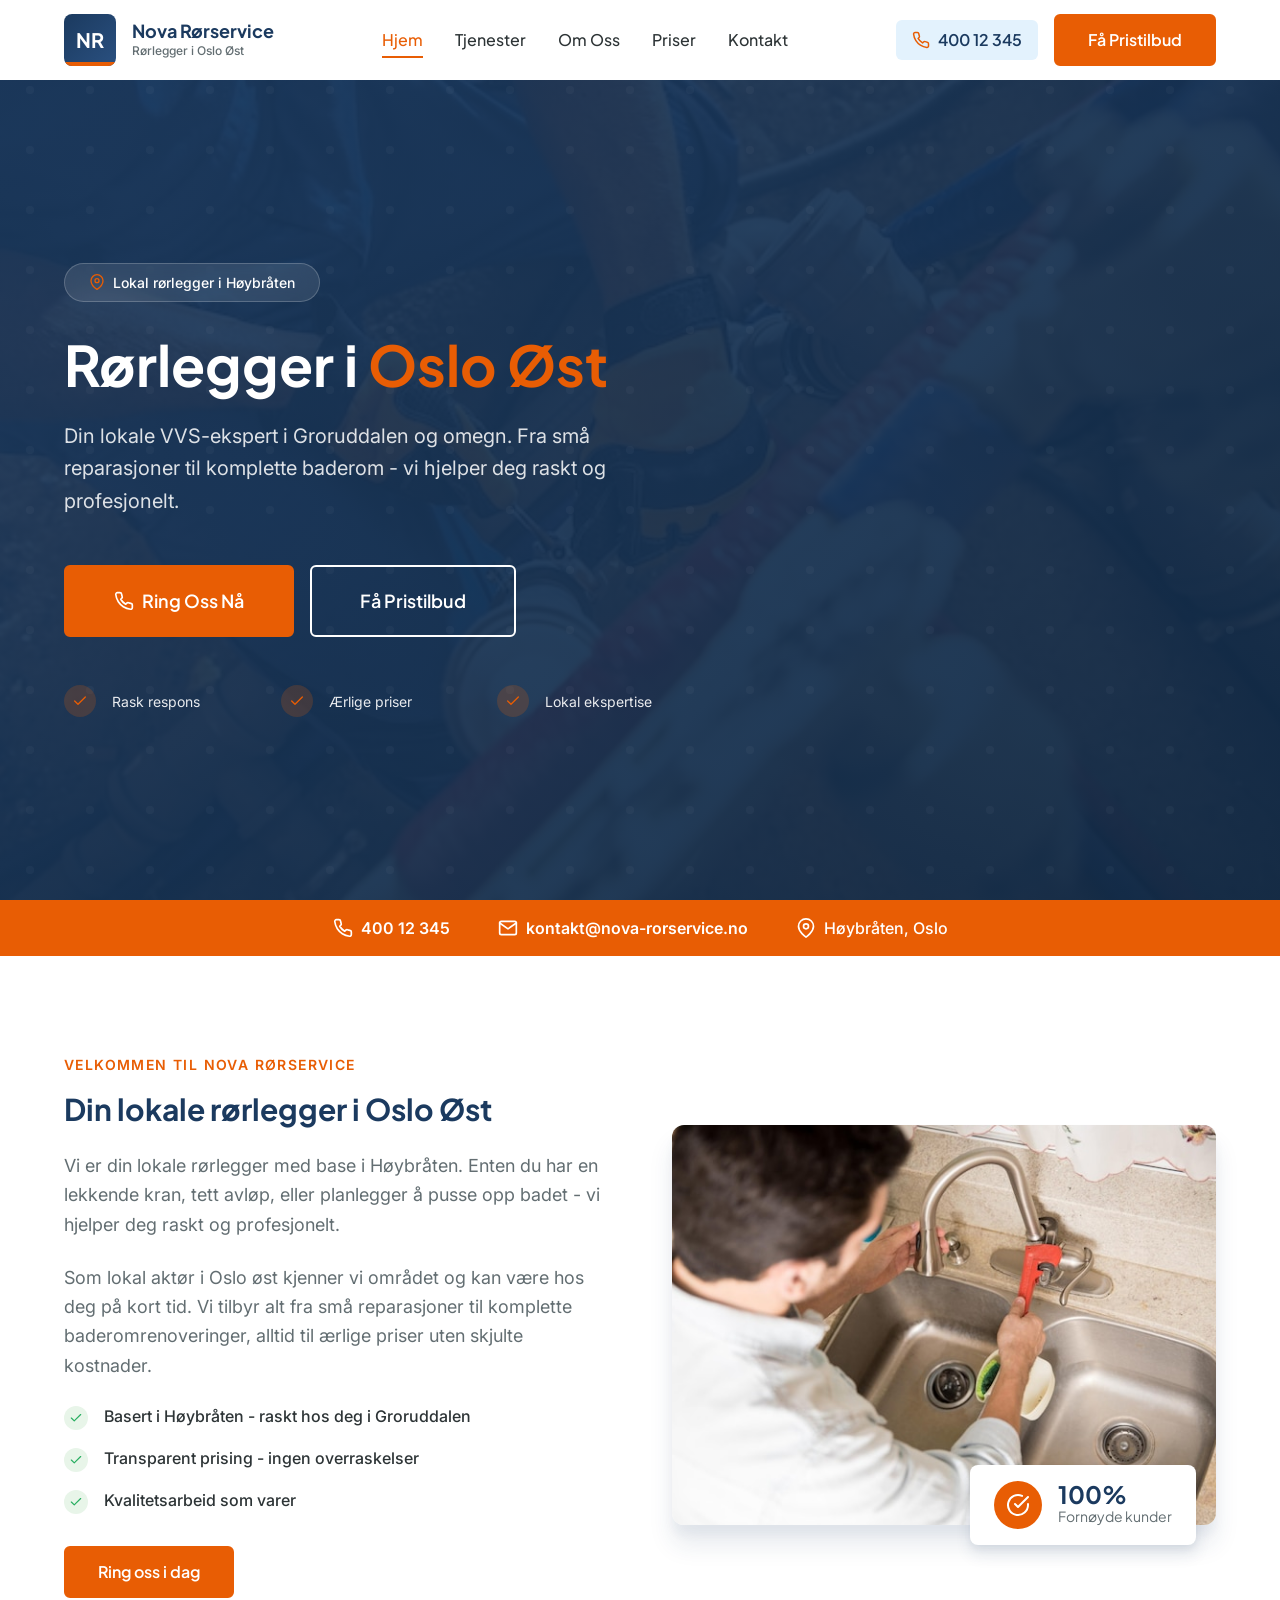
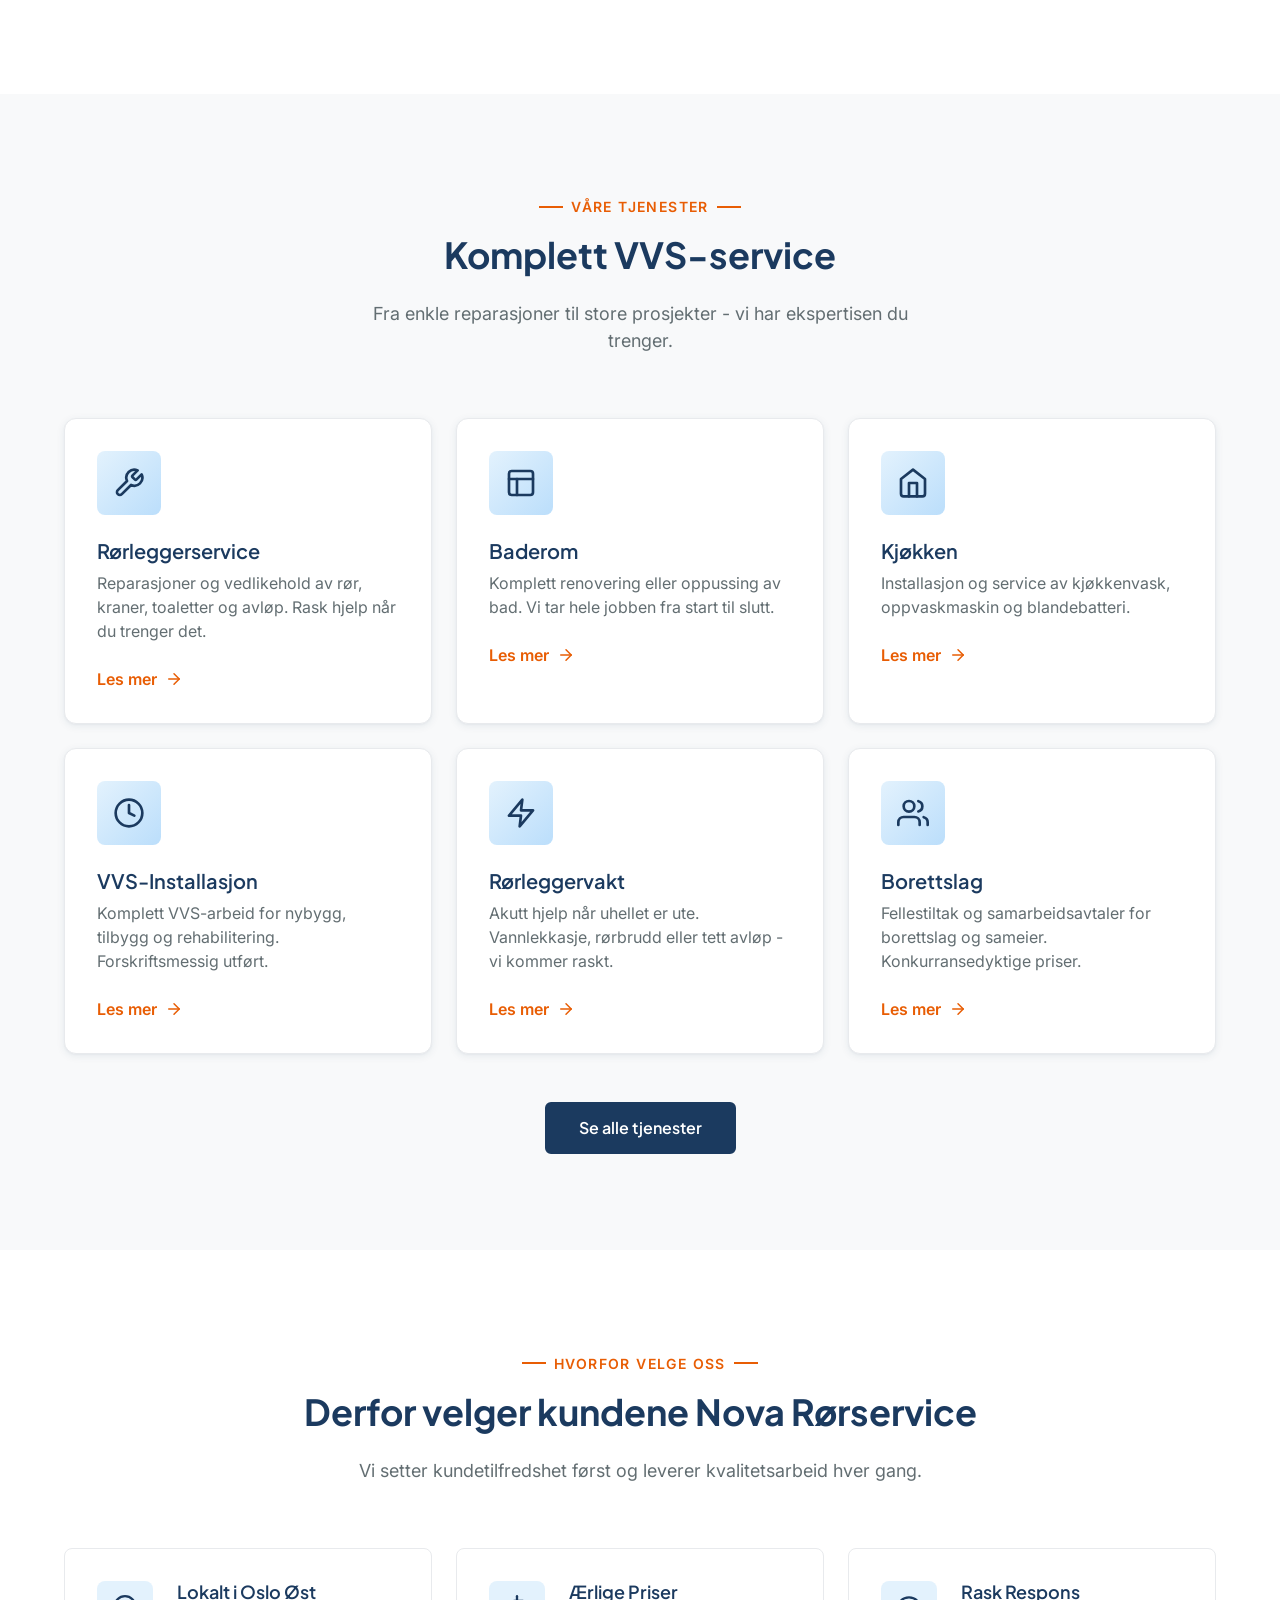
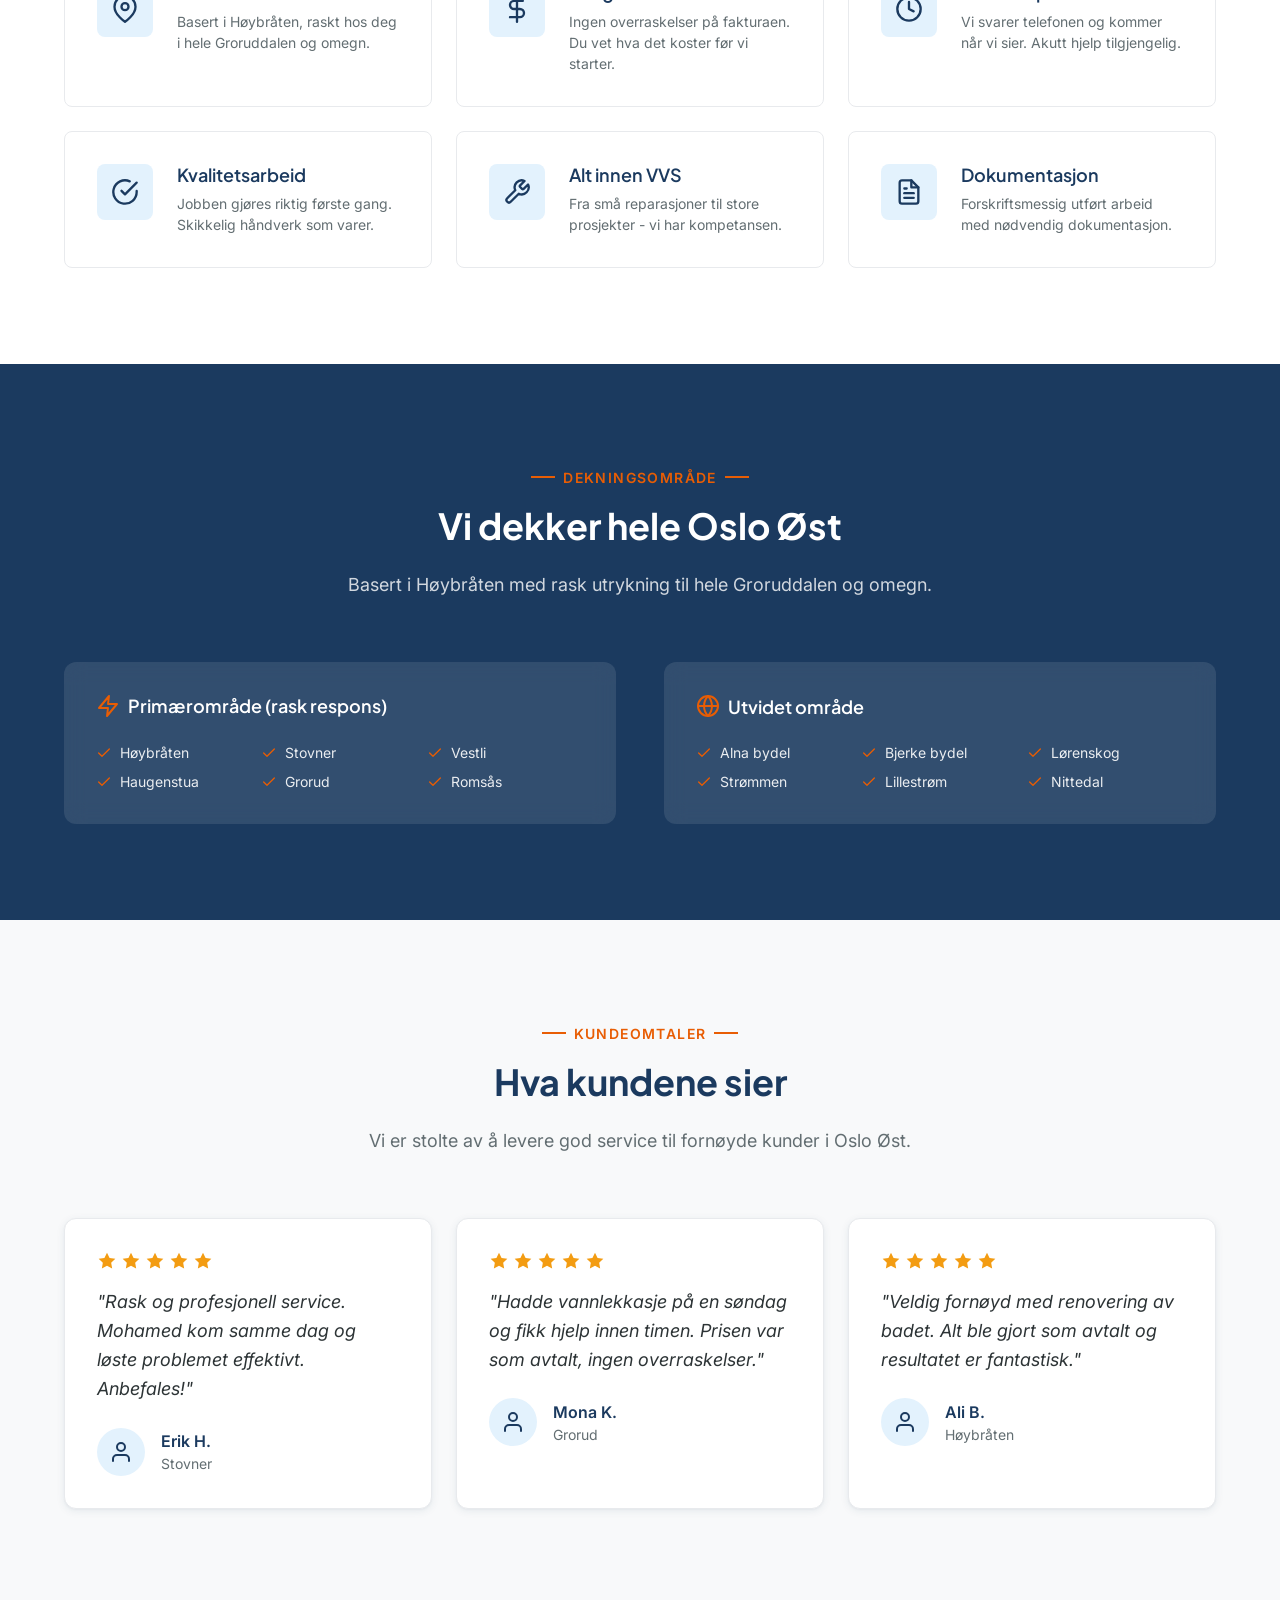
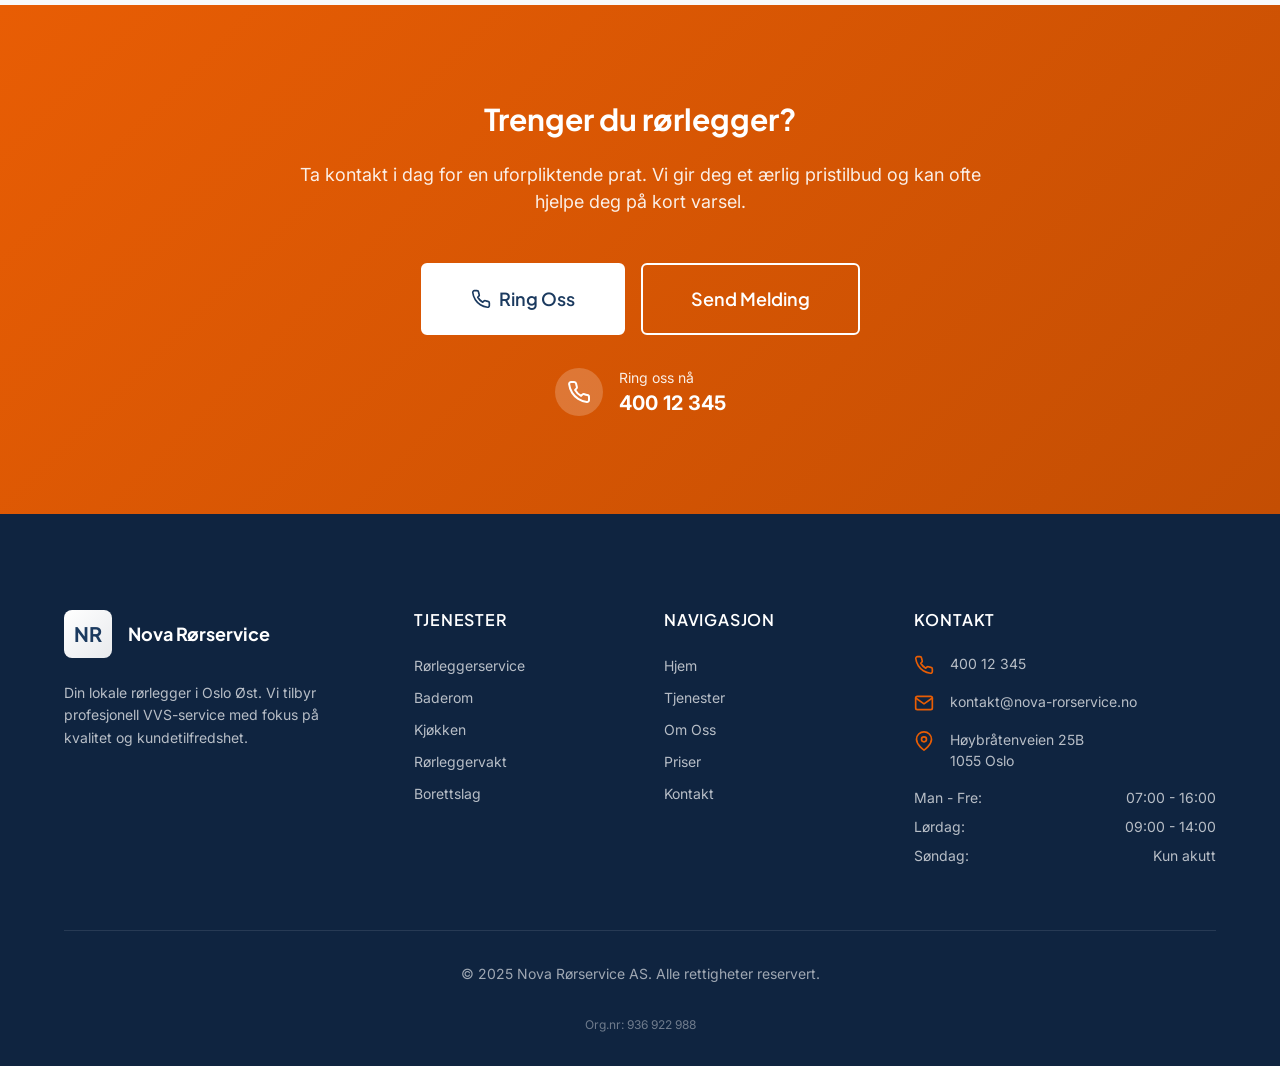
==== commit d4558a78: "Add real images from Freepik API - Add hero background image (plumber working on pipes) - Add intro " ====
--- a/index.html
+++ b/index.html
@@ -268,7 +268,7 @@
                     </div>
                     <div class="intro__image-wrapper">
                         <div class="intro__image">
-                            <img src="https://images.unsplash.com/photo-1585704032915-c3400ca199e7?w=600&h=400&fit=crop&auto=format" alt="Profesjonell rørlegger på jobb" loading="lazy">
+                            <img src="images/services/plumber-work.jpg" alt="Profesjonell rørlegger på jobb" loading="lazy">
                         </div>
                         <div class="intro__badge">
                             <div class="intro__badge-icon">
--- a/css/style.css
+++ b/css/style.css
@@ -691,7 +691,8 @@
     display: flex;
     align-items: center;
     padding-top: var(--header-height-mobile);
-    background: linear-gradient(135deg, var(--nova-primary) 0%, var(--nova-primary-dark) 100%);
+    background: linear-gradient(135deg, rgba(27, 58, 95, 0.92) 0%, rgba(17, 42, 70, 0.95) 100%),
+                url('../images/hero/hero-bg.jpg') center/cover no-repeat;
     overflow: hidden;
 }
 
@@ -1523,7 +1524,8 @@
    ============================================= */
 .page-hero {
     padding: calc(var(--header-height-mobile) + var(--spacing-3xl)) 0 var(--spacing-3xl);
-    background: linear-gradient(135deg, var(--nova-primary) 0%, var(--nova-primary-dark) 100%);
+    background: linear-gradient(135deg, rgba(27, 58, 95, 0.92) 0%, rgba(17, 42, 70, 0.95) 100%),
+                url('../images/hero/hero-bg.jpg') center/cover no-repeat;
     text-align: center;
 }
 
